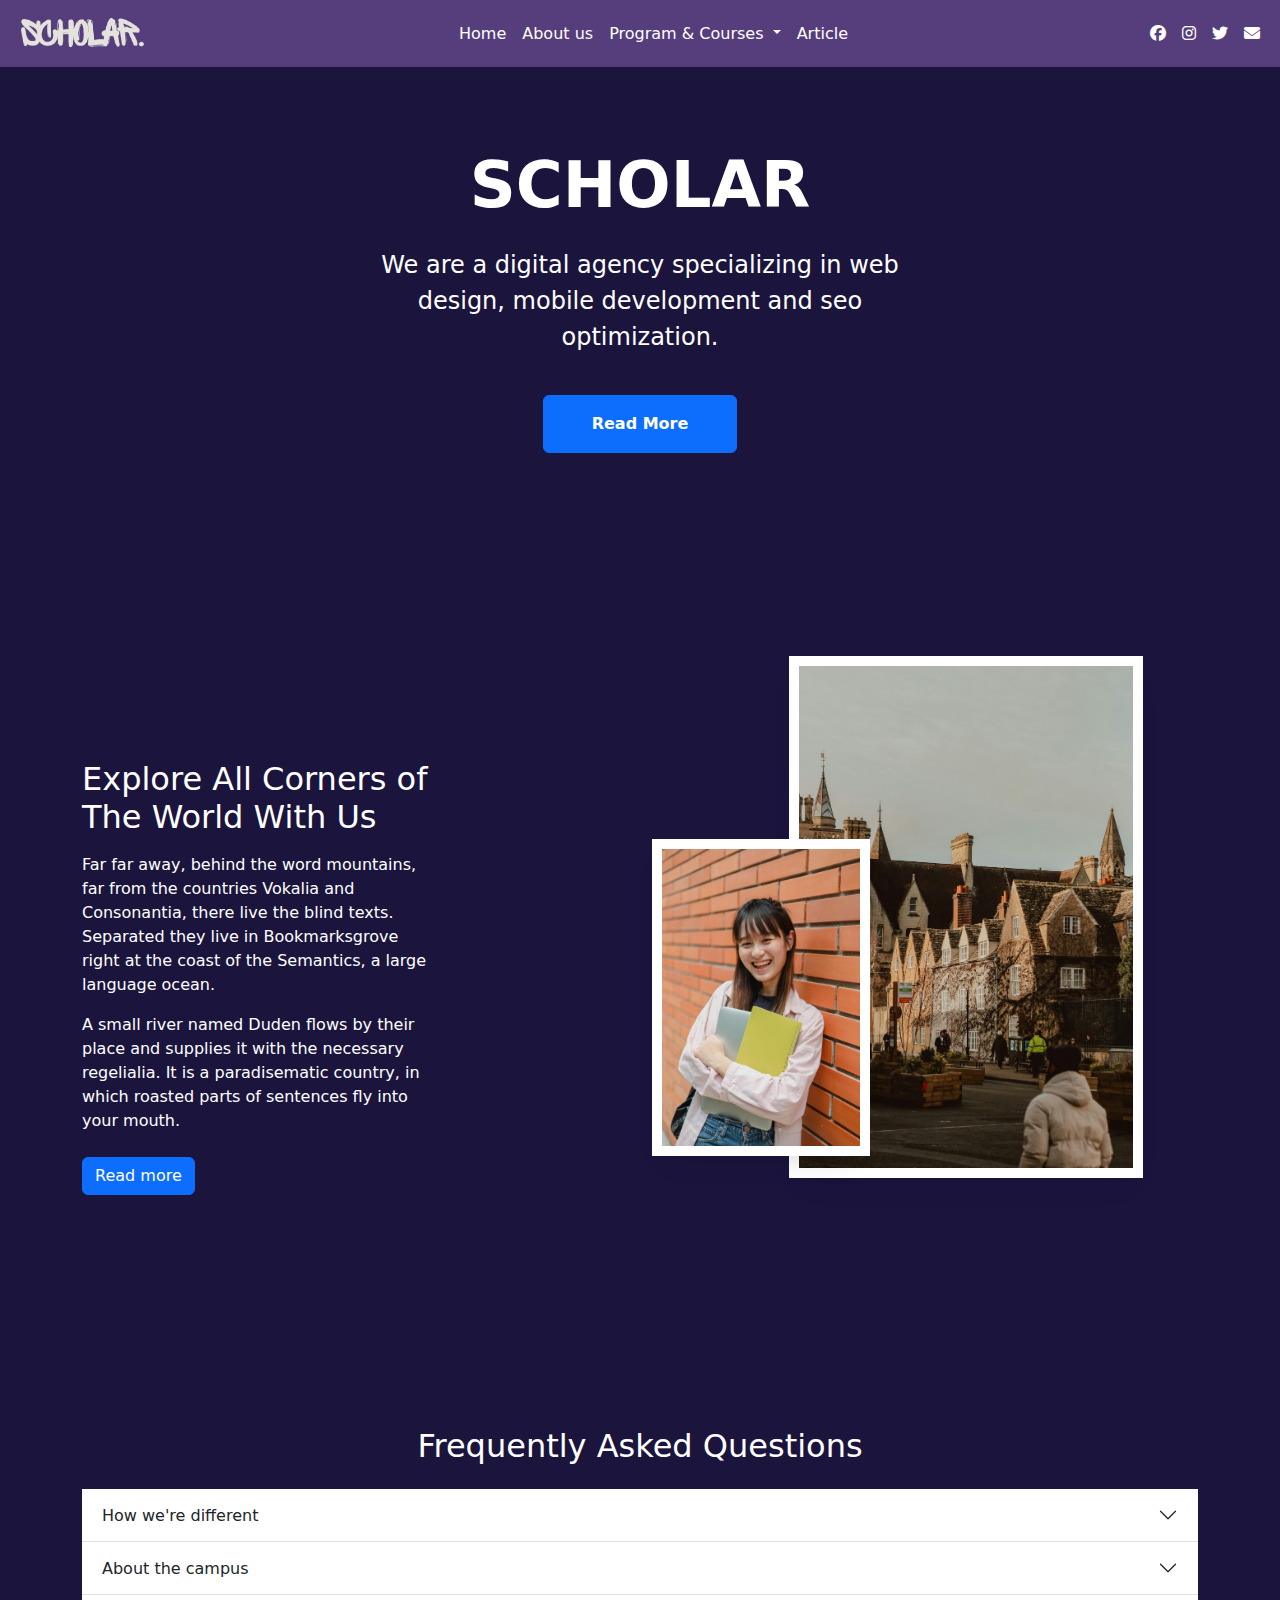
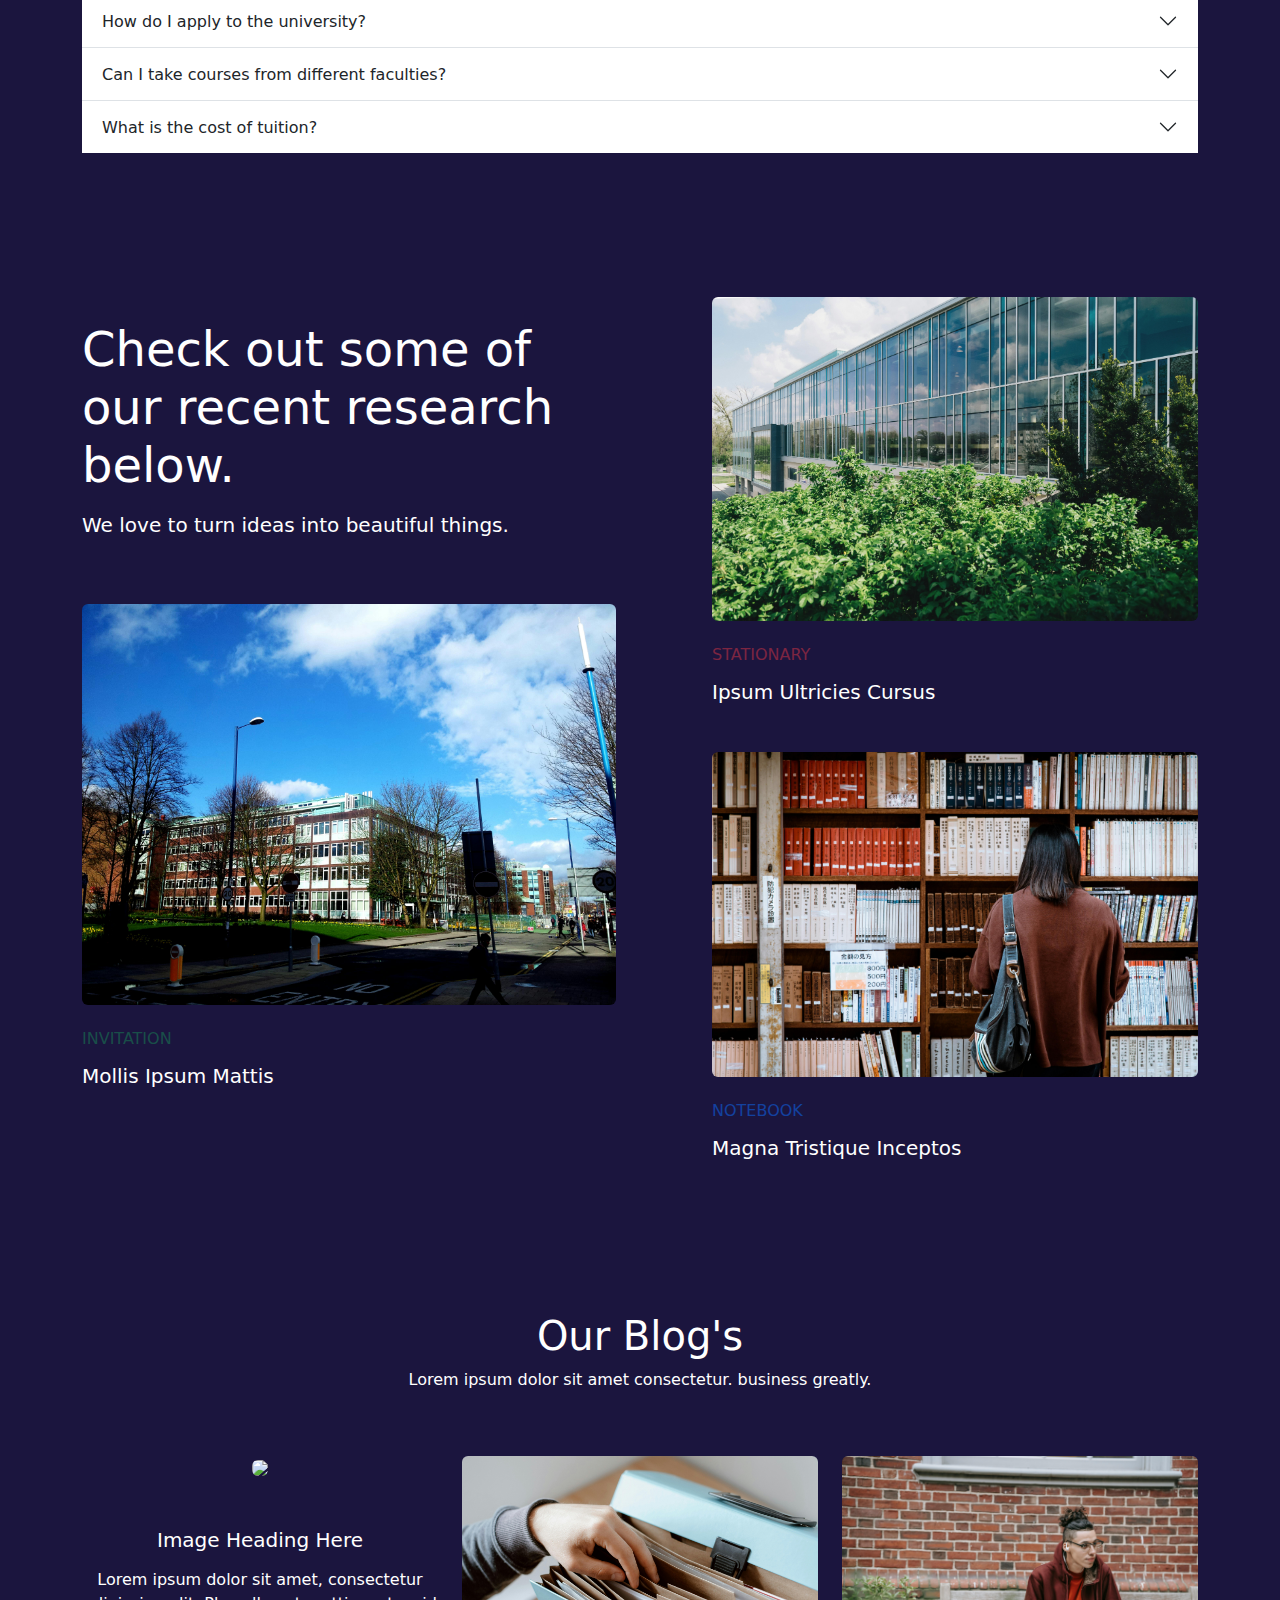
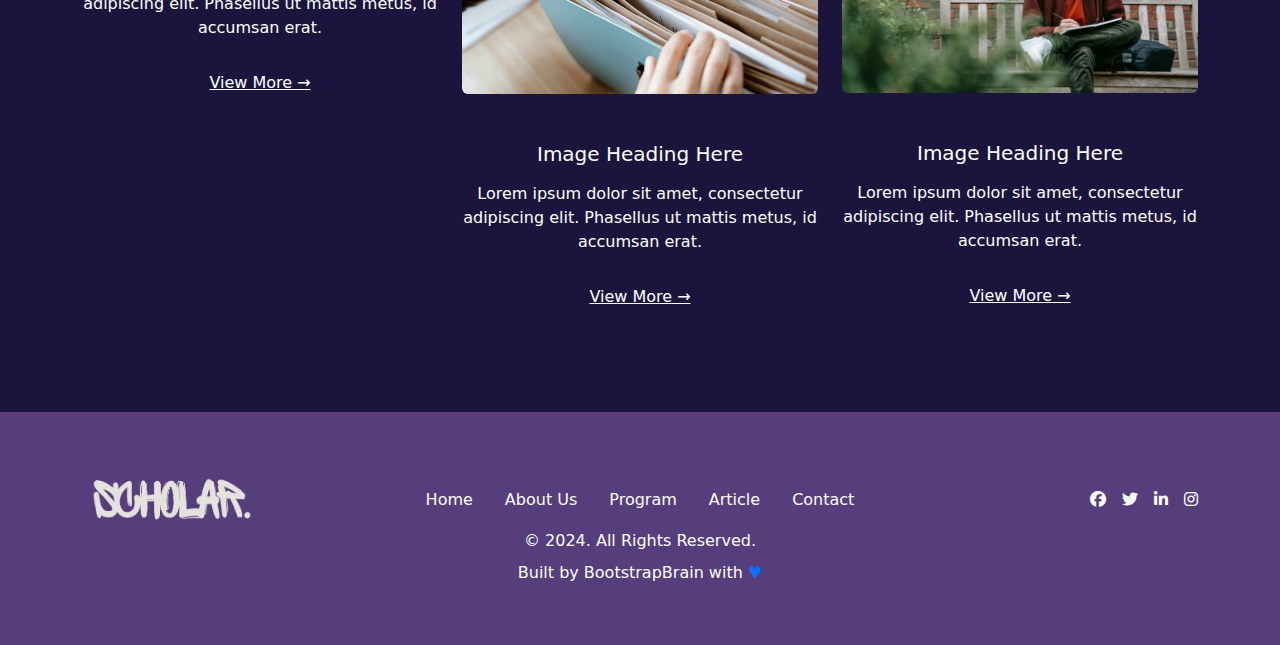
==== index.html @ b8484c6a "first commit" ====
<!DOCTYPE html>
<html lang="en">

<head>
  <meta charset="UTF-8">
  <meta name="viewport" content="width=device-width, initial-scale=1.0">
  <title>SCHOLAR</title>
  <link href="https://cdn.jsdelivr.net/npm/bootstrap@5.3.2/dist/css/bootstrap.min.css" rel="stylesheet">
  <script src="https://cdn.jsdelivr.net/npm/bootstrap@5.1.3/dist/js/bootstrap.bundle.min.js"
    integrity="sha384-ka7Sk0Gln4gmtz2MlQnikT1wXgYsOg+OMhuP+IlRH9sENBO0LRn5q+8nbTov4+1p"
    crossorigin="anonymous"></script>
    <link rel="stylesheet" href="https://cdnjs.cloudflare.com/ajax/libs/font-awesome/6.6.0/css/all.min.css">
  <link rel="stylesheet" href="style.css">
</head>
<style>
  .text-muted {
    color: #fff !important;
  }
</style>

<body>
  <nav class="navbar fixed-top navbar-expand-md navbar-dark ">
    <div class="container-fluid">
      <a class="navbar-brand fw-bold" href="#"> <img src="img/1.png" alt="" height="41px"></a>
      <button class="navbar-toggler" type="button" data-bs-toggle="collapse" data-bs-target="#navbarSupportedContent"
        aria-controls="navbarSupportedContent" aria-expanded="false" aria-label="Toggle navigation">
        <span class="navbar-toggler-icon"></span>
      </button>
      <div class="collapse navbar-collapse" id="navbarSupportedContent">
        <ul class="navbar-nav mx-auto mb-2 mb-lg-0">
          <li class="nav-item">
            <a class="nav-link active" aria-current="page" href="index.html">Home</a>
          </li>
          <li class="nav-item">
            <a class="nav-link" href="about.html">About us</a>
          </li>
          <li class="nav-item dropdown">
            <a class="nav-link dropdown-toggle" href="#" id="navbarDropdown" role="button" data-bs-toggle="dropdown"
              aria-expanded="false">
              Program & Courses
            </a>
            <ul class="dropdown-menu" aria-labelledby="navbarDropdown">
              <li><a class="dropdown-item" href="program.html">Graduate</a></li>
              <li><a class="dropdown-item" href="#">Under Graduate</a></li>
              <li>
                <hr class="dropdown-divider">
              </li>
              <li><a class="dropdown-item" href="#">Admission</a></li>
            </ul>
          </li>
          <li class="nav-item">
            <a class="nav-link" href="artical.html">Article</a>
          </li>
          
        </ul>
        <ul class="navbar-nav sm-icons">
          <li><a class="nav-link" href="#"><i class="fa-brands fa-facebook"></i></a></li>
          <li><a class="nav-link" href="#"><i class="fa-brands fa-instagram"></i></a></li>
          <li><a class="nav-link" href="#"><i class="fa-brands fa-twitter"></i></a></li>
          <li><a class="nav-link" href="#"><i class="fa-solid fa-envelope"></i></a></li>
        </ul>
      </div>
    </div>
  </nav>




  <div class="video-wrapper">
    <video src="images/uni.mp4" autoplay="" loop="" playsinline="" muted=""></video>
    <div class="video-content">
      <div class="container text-center">
        <div class="row">
          <div class="col-lg-8 col-xl-6 text-center text-white mx-auto">
            <h1 class="display-3 fw-bold text-white mb-4"> SCHOLAR</h1>
            <p class="fs-4 text-white pb-4">We are a digital agency specializing in web design, mobile
              development and
              seo optimization.</p>
            <div>
              <a class="btn btn-primary px-5 py-3 fw-semibold">Read More</a>
            </div>
          </div>
          <!-- /column -->
        </div>
      </div>
      <!-- /.video-content -->
    </div>
    <!-- /.content-overlay -->
  </div>

  <div class="section section-2">
    <div class="container">
      <div class="row align-items-center justify-content-between">
        <div class="col-lg-6 order-lg-2 mb-5 mb-lg-0">
          <div class="image-stack position-relative mb-5 mb-lg-0">
            <div class="image-stack__item image-stack__item--bottom position-absolute" data-aos="fade-up">
              <img src="images/campus.jpg" alt="Image" class="img-fluid rellax ">
            </div>
            <div class="image-stack__item image-stack__item--top w-70 pt-3" data-aos="fade-up" data-aos-delay="100"
              data-rellax-percentage="0.5">
              <img src="images/student.jpg" alt="Image" class="img-fluid">
            </div>
          </div>

        </div>
        <div class="col-lg-4 order-lg-1">

          <div>
            <h2 class="heading mb-3 text-white" data-aos="fade-up" data-aos-delay="100">Explore All Corners of The World
              With Us</h2>

            <p data-aos="fade-up" data-aos-delay="200" class="text-white">Far far away, behind the word mountains, far
              from the countries Vokalia and Consonantia, there live the blind texts. Separated they live in
              Bookmarksgrove right at the coast of the Semantics, a large language ocean.</p>

            <p data-aos="fade-up" data-aos-delay="300" class="text-white">A small river named Duden flows by their place
              and supplies it with the necessary regelialia. It is a paradisematic country, in which roasted parts of
              sentences fly into your mouth.</p>

            <p class="my-4" data-aos="fade-up" data-aos-delay="300"><a href="#" class="btn btn-primary">Read more</a>
            </p>
          </div>
        </div>

      </div>

    </div>
  </div>


  <section id="FAQ" class="p-5">
    <div class="container">
      <h2 class="text-center mb-4 text-white">Frequently Asked Questions</h2>
      <div class="accordion accordion-flush" id="questions">
        <!-- Item 1 -->
        <div class="accordion-item">
          <h2 class="accordion-header">
            <button class="accordion-button collapsed" type="button" data-bs-toggle="collapse"
              data-bs-target="#question-one">
              How we're different
            </button>
          </h2>
          <div id="question-one" class="accordion-collapse collapse" data-bs-parent="#questions">
            <div class="accordion-body">
              You come to Royal Roads to learn, study and achieve. And you will.
              But what you may not expect is how much you'll learn about yourself. How much your time at Royal Roads
              will transform your life.
              Our goal is to make your Royal Roads education a valuable and fulfilling experience. Your distinct life
              experiences, academic background and personal history will enrich every class you’re part of.
              Like us, you’re different, and that’s why we want you here. Our educational approach isn’t just about deep
              knowledge of subject matter, but an even deeper knowledge of self.
            </div>
          </div>
        </div>
        <!-- Item 2 -->
        <div class="accordion-item">
          <h2 class="accordion-header">
            <button class="accordion-button collapsed" type="button" data-bs-toggle="collapse"
              data-bs-target="#question-two">
              About the campus
            </button>
          </h2>
          <div id="question-two" class="accordion-collapse collapse" data-bs-parent="#questions">
            <div class="accordion-body">
              It's a National Historic Site with a castle — and a setting for more than a few feature films, such as
              X-Men and Deadpool.

              Our physical Royal Roads University campus is 25 minutes from Downtown Victoria, BC on the traditional
              Lands of the Lekwungen-speaking Peoples, the Songhees and Esquimalt Nations.

              Students study throughout the gardens. Research is conducted in living laboratories. Classes are indoors
              and out.
            </div>
          </div>
        </div>
        <!-- Item 3 -->
        <div class="accordion-item">
          <h2 class="accordion-header">
            <button class="accordion-button collapsed" type="button" data-bs-toggle="collapse"
              data-bs-target="#question-three">
              How do I apply to the university?
            </button>
          </h2>
          <div id="question-three" class="accordion-collapse collapse" data-bs-parent="#questions">
            <div class="accordion-body">
              Applications can typically be submitted online through the university's admissions portal. The process
              involves filling out an application form, submitting required documents, and paying an application fee.
            </div>
          </div>
        </div>
        <!-- Item 4 -->
        <div class="accordion-item">
          <h2 class="accordion-header">
            <button class="accordion-button collapsed" type="button" data-bs-toggle="collapse"
              data-bs-target="#question-four">
              Can I take courses from different faculties?
            </button>
          </h2>
          <div id="question-four" class="accordion-collapse collapse" data-bs-parent="#questions">
            <div class="accordion-body">
              Yes, students are often encouraged to take elective courses from different faculties to broaden their
              education. However, some restrictions may apply depending on the program.
            </div>
          </div>
        </div>
        <!-- Item 5 -->
        <div class="accordion-item">
          <h2 class="accordion-header">
            <button class="accordion-button collapsed" type="button" data-bs-toggle="collapse"
              data-bs-target="#question-five">
              What is the cost of tuition?
            </button>
          </h2>
          <div id="question-five" class="accordion-collapse collapse" data-bs-parent="#questions">
            <div class="accordion-body">
              Tuition fees vary depending on the program, level of study, and residency status. International students
              typically pay higher fees than domestic students. Check the tuition fees page for detailed information.

            </div>
          </div>
        </div>
      </div>
    </div>
  </section>


  <div class="container py-5 text-white">
    <div class="row gx-5">
      <div class="col-md-6 align-self-center pp">
        <h2 class="display-5 mb-3">Check out some of our recent research below.</h2>
        <p class="lead pb-5">We love to turn ideas into beautiful things.</p>
        <a href=""><img src="images/pic1.jpg" class="img-fluid rounded w-100"></a>
        <h6 class="opacity-50 text-success mt-4">INVITATION</h6>
        <h5 class="mt-3">Mollis Ipsum Mattis</h5>
      </div>
      <div class="col-md-6 align-self-start">
        <div class="mb-5 pp ms-lg-5 mt-5"> <a href=""><img src="images/pic2.jpg" class="img-fluid rounded"></a>
          <h6 class="mt-4 opacity-50 text-danger">STATIONARY</h6>
          <h5 class="mt-3">Ipsum Ultricies Cursus</h5>
        </div>
        <div class="pp ms-lg-5"> <a href=""><img src="images/pic3.jpg" class="img-fluid rounded"></a>
          <h6 class="opacity-50 text-primary mt-4">NOTEBOOK</h6>
          <h5 class="mt-3">Magna Tristique Inceptos</h5>
        </div>
      </div>
    </div>
  </div>

  
  <div class="container py-5 text-white">
    <div class="row py-5">
      <div class="col-12 text-center ">

        <h2 class="mb-2 h1 font-weight-bold text-white"> Our Blog's</h2>
        <p class="text-muted mb-5 pb-3 text-white"> Lorem ipsum dolor sit amet consectetur.
          business greatly.</p>

        <div class="row">
          <div class="col-lg-4 col-md-6 vv">
            <img src="images/blog1.jpg" class="rounded img-fluid">
            <h5 class="mb-3 mt-5 text-white">Image Heading Here</h5>
            <p class="mb-4 text-muted text-white">Lorem ipsum dolor sit amet, consectetur adipiscing elit. Phasellus ut
              mattis metus, id accumsan erat.</p>
            <a href="" class="btn btn-link text-white">View More &rarr;</a>
          </div>
          <div class="col-lg-4 col-md-6 vv">
            <img src="images/Research.jpg" class="rounded img-fluid">
            <h5 class="mb-3 mt-5 text-white">Image Heading Here</h5>
            <p class="mb-4 text-muted text-white">Lorem ipsum dolor sit amet, consectetur adipiscing elit. Phasellus ut
              mattis metus, id accumsan erat.</p>
            <a href="" class="btn btn-link text-white">View More &rarr;</a>
          </div>
          <div class="col-lg-4 col-md-6 vv">
            <img src="images/lonely.jpg" class="rounded img-fluid">
            <h5 class="mb-3 mt-5 text-white">Image Heading Here</h5>
            <p class="mb-4 text-muted text-white">Lorem ipsum dolor sit amet, consectetur adipiscing elit. Phasellus ut
              mattis metus, id accumsan erat.</p>
            <a href="" class="btn btn-link text-white">View More &rarr;</a>
          </div>
        </div>
      </div>
    </div>
  </div>



  <footer class="footer">
    <div class="container overflow-hidden">
        <div class="row gy-3 gy-md-5 gy-xl-0 align-items-sm-center">
            <div class="col-xs-12 col-sm-6 col-xl-3 order-0 order-xl-0">
                <div class="footer-logo-wrapper text-center text-sm-start">
                    <a href="#!">
                        <img src="img/1.png" alt="BootstrapBrain Logo" width="175" height="57">
                    </a>
                </div>
            </div>

            <div class="col-xs-12 col-xl-6 order-2 order-xl-1">
                <ul class="nav justify-content-center">
                    <li class="nav-item ">
                        <a class="nav-link link-dark px-2 px-md-3 text-white" href="#!">Home</a>
                    </li>
                    <li class="nav-item">
                        <a class="nav-link link-secondary px-2 px-md-3 text-white" href="#!">About Us</a>
                    </li>
                    <li class="nav-item">
                        <a class="nav-link link-secondary px-2 px-md-3 text-white" href="#!">Program</a>
                    </li>
                    <li class="nav-item">
                        <a class="nav-link link-secondary px-2 px-md-3 text-white" href="#!">Article</a>
                    </li>
                    <li class="nav-item">
                        <a class="nav-link link-secondary px-2 px-md-3 text-white" href="#!">Contact</a>
                    </li>
                </ul>
            </div>

            <div class="col-xs-12 col-sm-6 col-xl-3 order-1 order-xl-2">
                <div class="social-media-wrapper">
                    <ul class="list-unstyled m-0 p-0 d-flex justify-content-center justify-content-sm-end">
                        <li class="me-3">
                            <a href="#!" class="link-white link-opacity-75-hover">
                                <i class="fa-brands fa-facebook" aria-hidden="true" width="24" height="24"></i>
                            </a>
                        </li>
                        <li class="me-3">
                            <a href="#!" class="link-white link-opacity-75-hover">
                                <i class="fa-brands fa-twitter"></i>
                            </a>
                        </li>
                        <li class="me-3">
                            <a href="#!" class="link-white link-opacity-75-hover">
                                <i class="fa-brands fa-linkedin-in"></i>
                            </a>
                        </li>
                        <li class="">
                            <a href="#!" class="link-white link-opacity-75-hover">
                                <i class="fa-brands fa-instagram"></i>
                            </a>
                        </li>
                    </ul>
                </div>
            </div>
        </div>
    </div>
    <div class="container overflow-hidden">
        <div class="row">
            <div class="col">
                <div class="footer-copyright-wrapper text-center">
                    &copy; 2024. All Rights Reserved.
                </div>
                <div class="credits text-secondary text-center mt-2 fs-8 text-white">
                    Built by <a href="https://bootstrapbrain.com/"
                        class="link-secondary text-decoration-none text-white">BootstrapBrain</a> with <span
                        class="text-primary">&#9829;</span>
                </div>
            </div>
        </div>
    </div>
</footer>


</body>

</html>
---- style.css ----
body{
    background-color: #1B153E;
}
.navbar{
    background-color: #563d7c;
}
.navbar .navbar-nav .nav-link {
    color: #ffffff;
  }
  .sm-icons {
    flex-direction: row;
  }
  .sm-icons .nav-link {
    padding-right: 1em;
  }


  .video-wrapper {
    position: relative;
    height: 600px
}

.video-wrapper video {
    object-fit: cover;
    display: block;
    position: absolute;
    height: 100% !important;
    width: 100% !important;
    max-width: 100% !important;
    top: 0;
    left: 0;
}

.video-wrapper .video-content {
    position: absolute;
    z-index: 2;
    width: 100%;
    height: 100%;
    display: flex;
    align-items: center;
    justify-content: center;
    text-align: center;
    flex-direction: column;
}

.section-2 {
    padding: 10rem 0 !important; }
    @media (max-width: 991.98px) {
      .section-2 {
        padding: 3rem 0 !important; } }
  
  .image-stack {
   
    width: 100%;
    z-index: 2; }
    .image-stack img {
      width: 100%;
      
    }
  
  .image-stack__item--bottom {
    /* position: absolute; */
    right: 10%;
    top: -50%;
    width: 65%;
    z-index: -1; }
    .image-stack__item--bottom img , .image-stack__item--top img  {
      border: 10px solid #fff;
      box-shadow: 0 15px 30px -18px rgba(0, 0, 0, 0.2); }
  
  .image-stack__item--top {
    /* padding-top: 20px; */
    padding-right: 30%;
    width: 70%; 
}
footer {
	padding: 60px 0;
	background-color:  #563d7c;
	color: #fff;
}
footer a {
	color: #fff;
}
.f-about {
	padding-top: 15px;
	float: left;
}
.f-about p {	
	margin: 5px 0 5px;
}
.f-about .col-md-7 p {
	margin: 0;
}
footer a:hover {
	color: #f89901;
}
footer hr {
	width: 60px;
	float: left;
	border-bottom: 2px solid #f89901;
	margin: 10px 0;
}
.f-about, .f-about-img {
	width: 100%;
}
.f-about ul li {
	display: block;
	margin: 6px 0;
}
.f-about ul li:first-child {
	margin: 0;
}
.f-about-img ul {
	margin-top: 25px;
}
.f-about-img ul li {
	display: inline-block;
	width: 30%;
	margin: -3px 0 0;
	overflow: hidden;
}
.f-about-img ul li img {
	width: 100%;
	transition: all 500ms;
	-moz-transition: all 500ms;
	-webkit-transition: all 500ms;
}
.f-about-img ul li img:hover {
	transform: scale(1.3);
	transition: all 500ms;
	-moz-transition: all 500ms;
	-webkit-transition: all 500ms;
}
/*=-Copyright-=*/
.copyright {
	background-color: #273037;
	padding: 15px 0;
	color: #fff;
	font-size: 12px;
}
.copyright ul {
	float: right;
}
.copyright ul li {
	display: inline-block;
}
.copyright ul li a {
	color: #fff;
}
.copyright ul li a:hover {
	color: #f89901;
}
 @media (min-width: 320px) and (max-width: 575px) {
.f-about {
	margin-bottom: 25px;
}
.copyright {
	text-align: center;
}
.copyright ul {
	width: 100%;
	margin-top: 10px;
}
}
 @media (min-width: 576px) and (max-width: 767px) {
.f-about {
	margin-bottom: 25px;
}
}
ul, ol {
	margin: 0;
	padding: 0;
}
.pp a {
	position: relative;
	top: 0;
	transition: top ease 0.3s;
}
.pp a:hover {
	top: -15px;
}
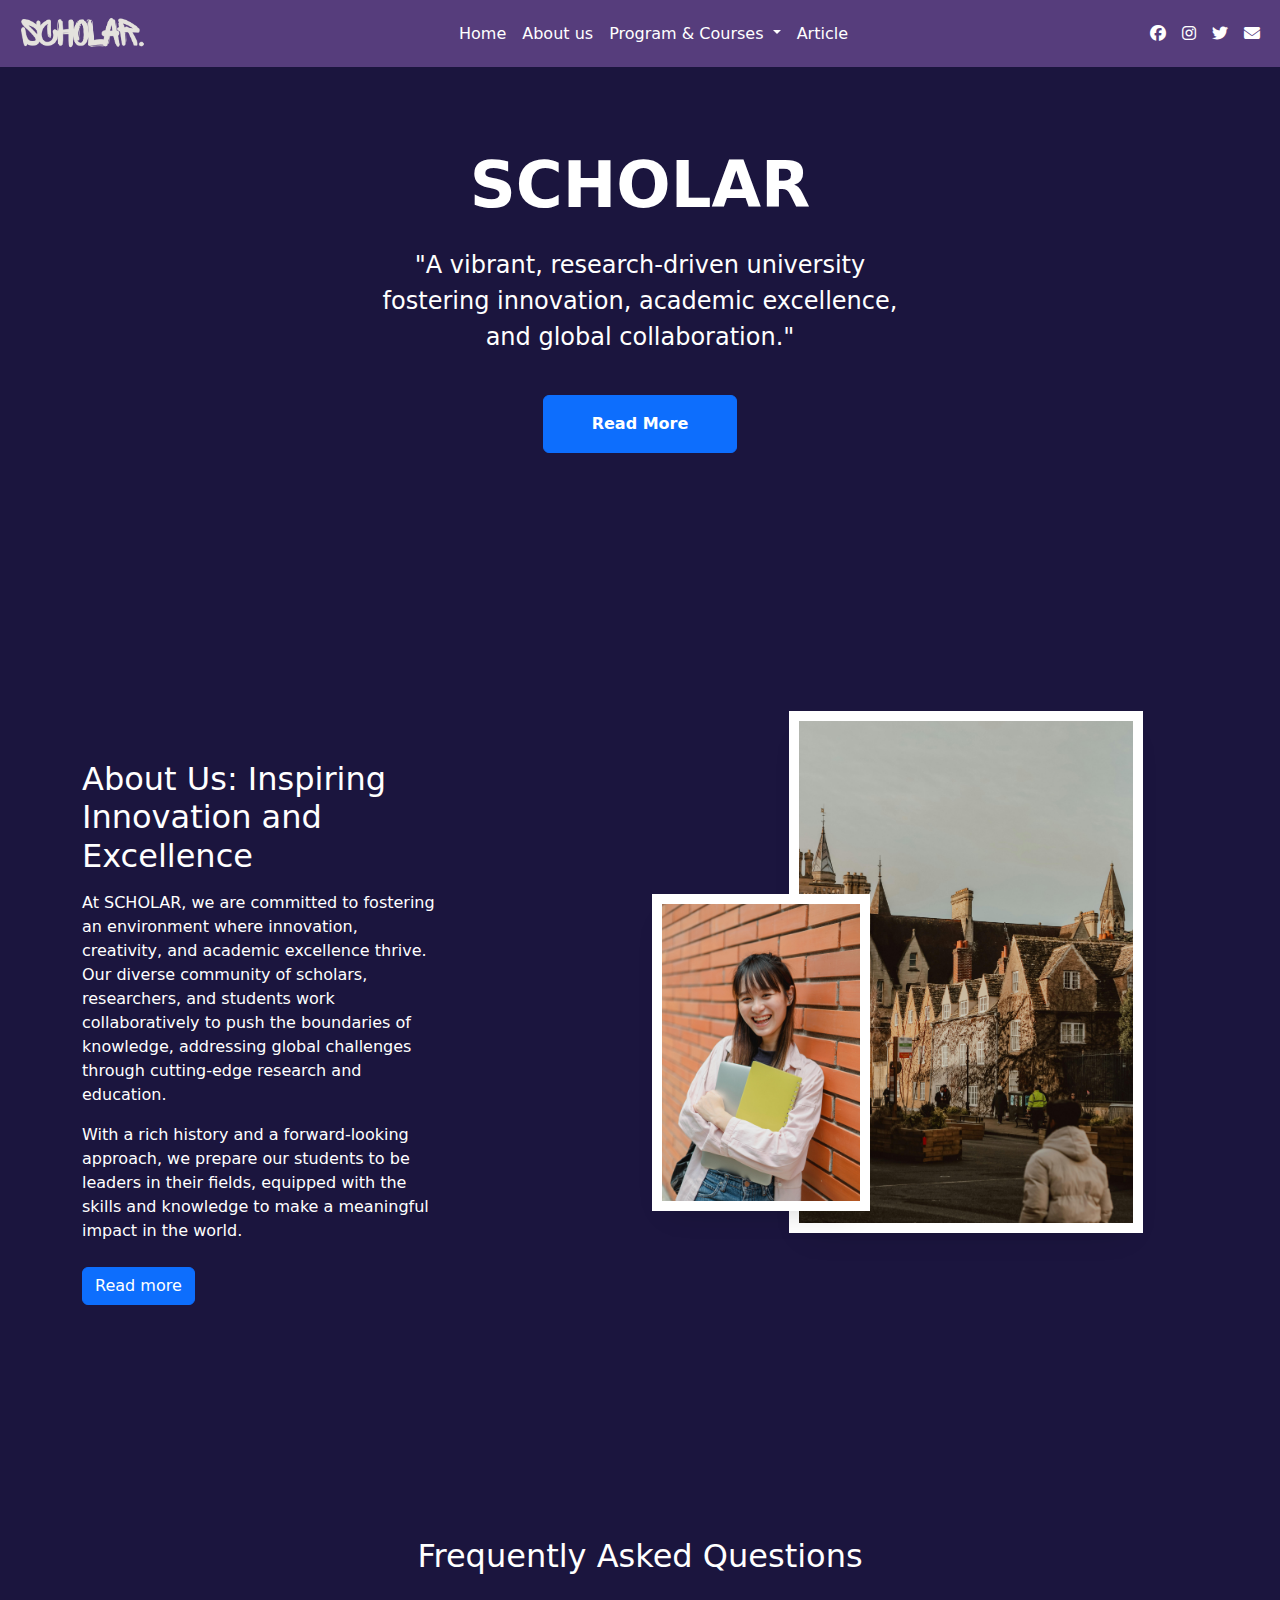
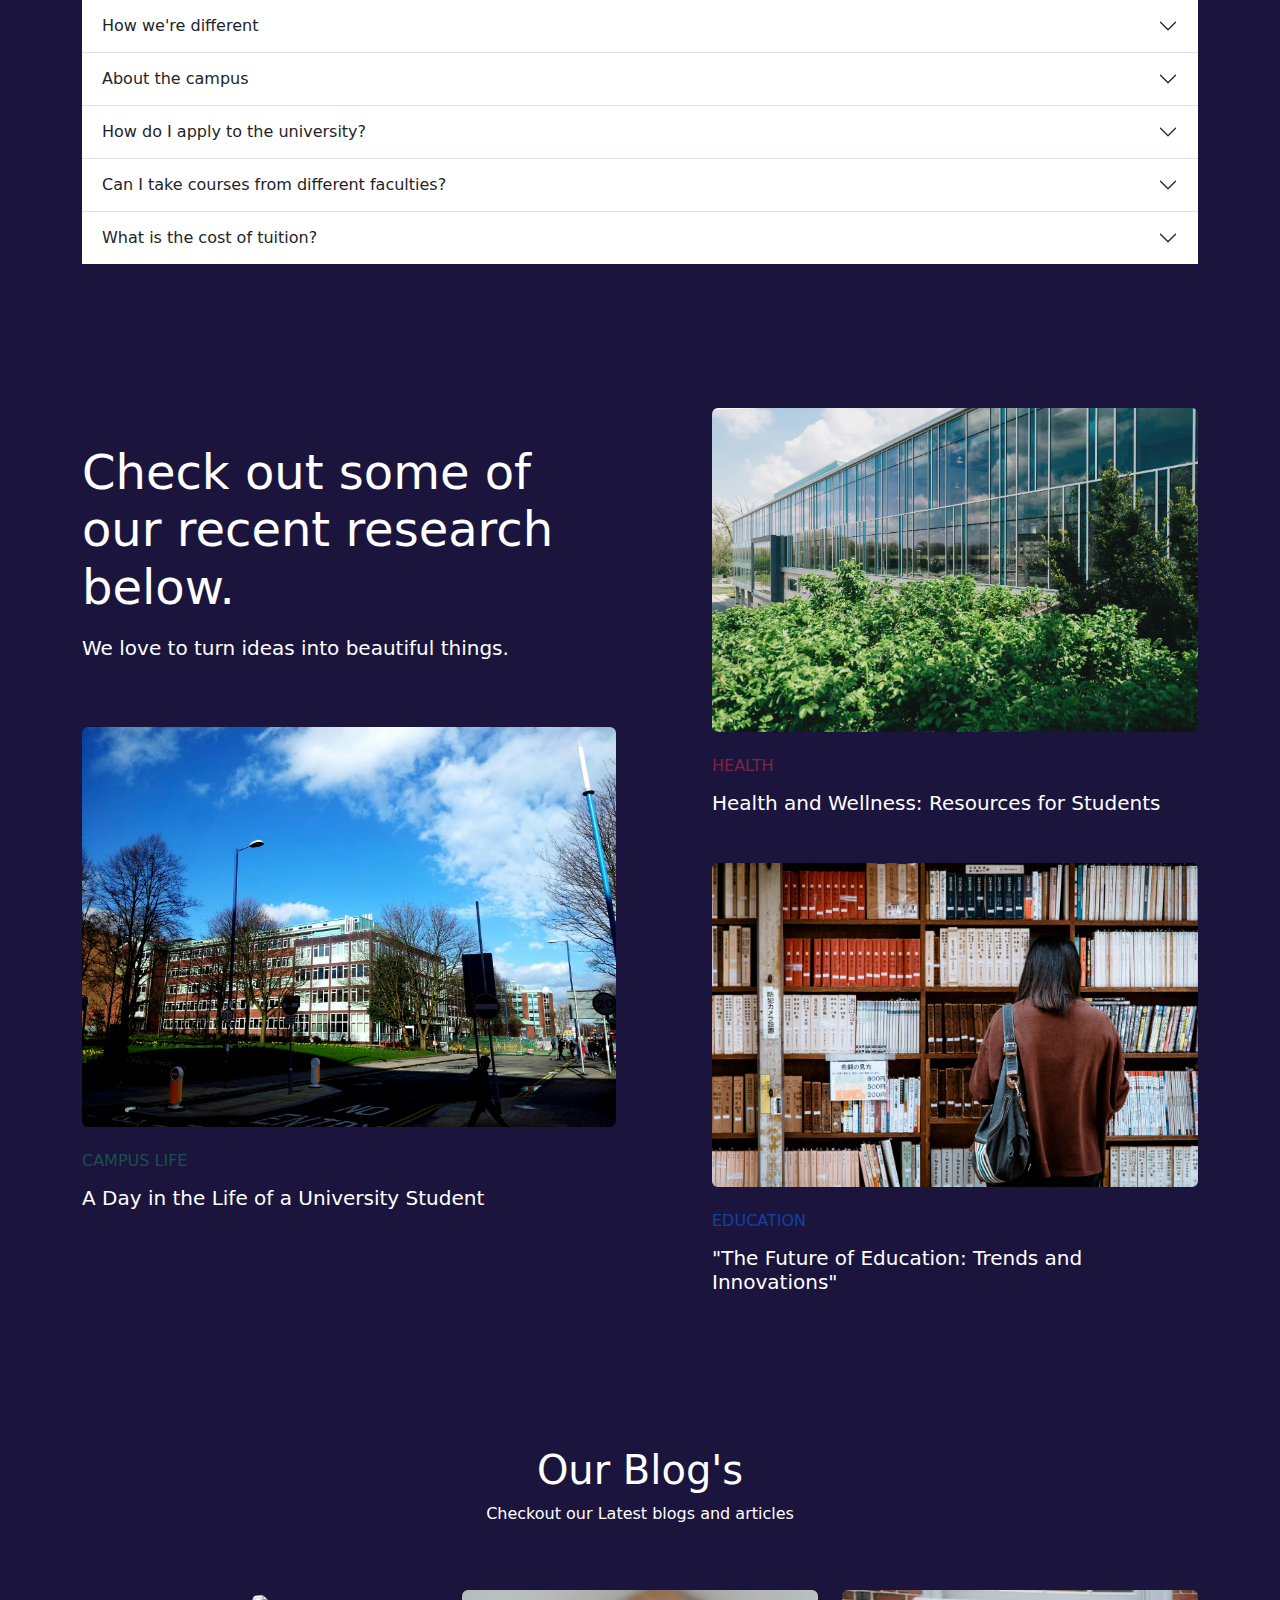
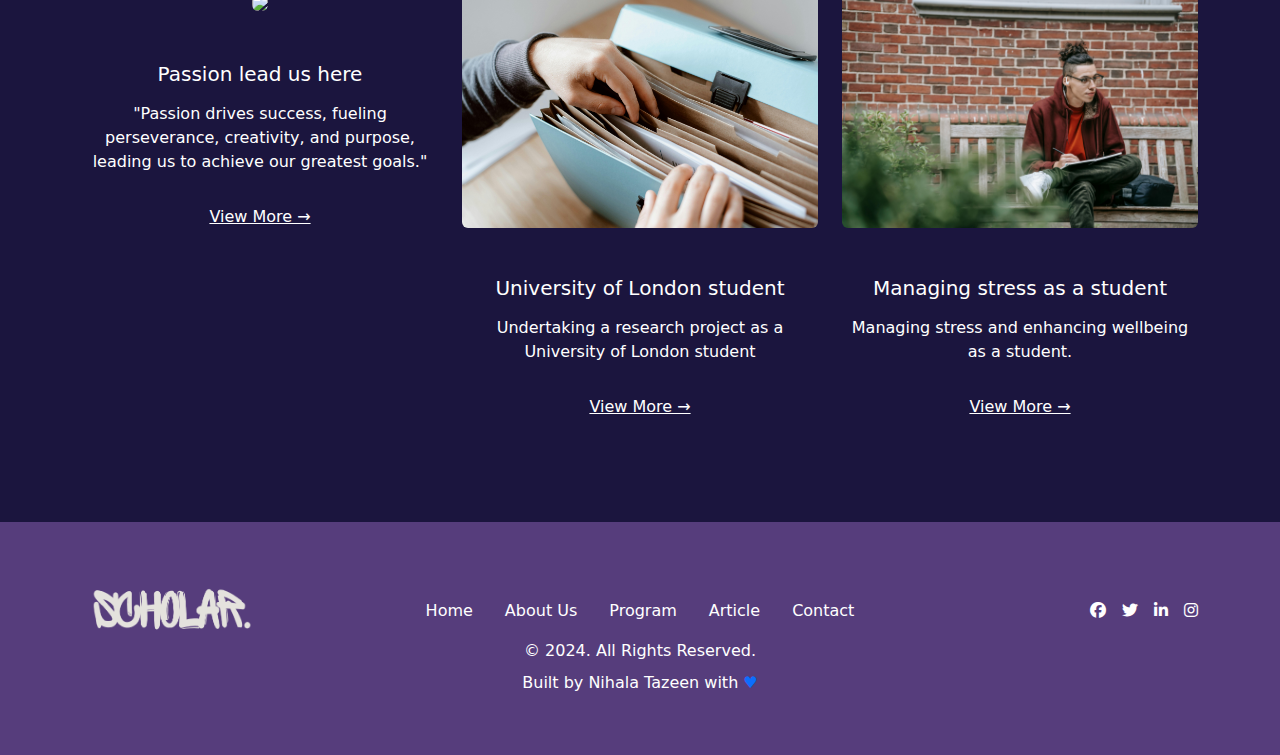
==== commit f1d13c3e: "changes" ====
--- a/index.html
+++ b/index.html
@@ -73,9 +73,7 @@
         <div class="row">
           <div class="col-lg-8 col-xl-6 text-center text-white mx-auto">
             <h1 class="display-3 fw-bold text-white mb-4"> SCHOLAR</h1>
-            <p class="fs-4 text-white pb-4">We are a digital agency specializing in web design, mobile
-              development and
-              seo optimization.</p>
+            <p class="fs-4 text-white pb-4">"A vibrant, research-driven university fostering innovation, academic excellence, and global collaboration."</p>
             <div>
               <a class="btn btn-primary px-5 py-3 fw-semibold">Read More</a>
             </div>
@@ -106,16 +104,12 @@
         <div class="col-lg-4 order-lg-1">
 
           <div>
-            <h2 class="heading mb-3 text-white" data-aos="fade-up" data-aos-delay="100">Explore All Corners of The World
-              With Us</h2>
-
-            <p data-aos="fade-up" data-aos-delay="200" class="text-white">Far far away, behind the word mountains, far
-              from the countries Vokalia and Consonantia, there live the blind texts. Separated they live in
-              Bookmarksgrove right at the coast of the Semantics, a large language ocean.</p>
-
-            <p data-aos="fade-up" data-aos-delay="300" class="text-white">A small river named Duden flows by their place
-              and supplies it with the necessary regelialia. It is a paradisematic country, in which roasted parts of
-              sentences fly into your mouth.</p>
+            <h2 class="heading mb-3 text-white" data-aos="fade-up" data-aos-delay="100">
+              About Us: Inspiring Innovation and Excellence</h2>
+
+            <p data-aos="fade-up" data-aos-delay="200" class="text-white">At <span>SCHOLAR</span>, we are committed to fostering an environment where innovation, creativity, and academic excellence thrive. Our diverse community of scholars, researchers, and students work collaboratively to push the boundaries of knowledge, addressing global challenges through cutting-edge research and education.</p>
+
+            <p data-aos="fade-up" data-aos-delay="300" class="text-white">With a rich history and a forward-looking approach, we prepare our students to be leaders in their fields, equipped with the skills and knowledge to make a meaningful impact in the world.</p>
 
             <p class="my-4" data-aos="fade-up" data-aos-delay="300"><a href="#" class="btn btn-primary">Read more</a>
             </p>
@@ -165,7 +159,7 @@
               It's a National Historic Site with a castle — and a setting for more than a few feature films, such as
               X-Men and Deadpool.
 
-              Our physical Royal Roads University campus is 25 minutes from Downtown Victoria, BC on the traditional
+              Our physical Scholar University campus is 25 minutes from Downtown Victoria, BC on the traditional
               Lands of the Lekwungen-speaking Peoples, the Songhees and Esquimalt Nations.
 
               Students study throughout the gardens. Research is conducted in living laboratories. Classes are indoors
@@ -230,17 +224,17 @@
         <h2 class="display-5 mb-3">Check out some of our recent research below.</h2>
         <p class="lead pb-5">We love to turn ideas into beautiful things.</p>
         <a href=""><img src="images/pic1.jpg" class="img-fluid rounded w-100"></a>
-        <h6 class="opacity-50 text-success mt-4">INVITATION</h6>
-        <h5 class="mt-3">Mollis Ipsum Mattis</h5>
+        <h6 class="opacity-50 text-success mt-4">CAMPUS LIFE</h6>
+        <h5 class="mt-3">A Day in the Life of a University Student</h5>
       </div>
       <div class="col-md-6 align-self-start">
         <div class="mb-5 pp ms-lg-5 mt-5"> <a href=""><img src="images/pic2.jpg" class="img-fluid rounded"></a>
-          <h6 class="mt-4 opacity-50 text-danger">STATIONARY</h6>
-          <h5 class="mt-3">Ipsum Ultricies Cursus</h5>
+          <h6 class="mt-4 opacity-50 text-danger">HEALTH</h6>
+          <h5 class="mt-3">Health and Wellness: Resources for Students</h5>
         </div>
         <div class="pp ms-lg-5"> <a href=""><img src="images/pic3.jpg" class="img-fluid rounded"></a>
-          <h6 class="opacity-50 text-primary mt-4">NOTEBOOK</h6>
-          <h5 class="mt-3">Magna Tristique Inceptos</h5>
+          <h6 class="opacity-50 text-primary mt-4">EDUCATION</h6>
+          <h5 class="mt-3">"The Future of Education: Trends and Innovations"</h5>
         </div>
       </div>
     </div>
@@ -252,29 +246,29 @@
       <div class="col-12 text-center ">
 
         <h2 class="mb-2 h1 font-weight-bold text-white"> Our Blog's</h2>
-        <p class="text-muted mb-5 pb-3 text-white"> Lorem ipsum dolor sit amet consectetur.
-          business greatly.</p>
+        <p class="text-muted mb-5 pb-3 text-white">Checkout our Latest blogs and articles</p>
 
         <div class="row">
           <div class="col-lg-4 col-md-6 vv">
             <img src="images/blog1.jpg" class="rounded img-fluid">
-            <h5 class="mb-3 mt-5 text-white">Image Heading Here</h5>
-            <p class="mb-4 text-muted text-white">Lorem ipsum dolor sit amet, consectetur adipiscing elit. Phasellus ut
-              mattis metus, id accumsan erat.</p>
+            <h5 class="mb-3 mt-5 text-white">Passion lead us here</h5>
+            <p class="mb-4 text-muted text-white">"Passion drives success, fueling perseverance, creativity, and purpose, leading us to achieve our greatest goals."</p>
             <a href="" class="btn btn-link text-white">View More &rarr;</a>
           </div>
           <div class="col-lg-4 col-md-6 vv">
             <img src="images/Research.jpg" class="rounded img-fluid">
-            <h5 class="mb-3 mt-5 text-white">Image Heading Here</h5>
-            <p class="mb-4 text-muted text-white">Lorem ipsum dolor sit amet, consectetur adipiscing elit. Phasellus ut
-              mattis metus, id accumsan erat.</p>
+            <h5 class="mb-3 mt-5 text-white"> University of London
+              student</h5>
+            <p class="mb-4 text-muted text-white">Undertaking a
+              research project as a University of London
+              student</p>
             <a href="" class="btn btn-link text-white">View More &rarr;</a>
           </div>
           <div class="col-lg-4 col-md-6 vv">
             <img src="images/lonely.jpg" class="rounded img-fluid">
-            <h5 class="mb-3 mt-5 text-white">Image Heading Here</h5>
-            <p class="mb-4 text-muted text-white">Lorem ipsum dolor sit amet, consectetur adipiscing elit. Phasellus ut
-              mattis metus, id accumsan erat.</p>
+            <h5 class="mb-3 mt-5 text-white">Managing stress as a student</h5>
+            <p class="mb-4 text-muted text-white">Managing stress
+              and enhancing wellbeing as a student.</p>
             <a href="" class="btn btn-link text-white">View More &rarr;</a>
           </div>
         </div>
@@ -351,7 +345,7 @@
                 </div>
                 <div class="credits text-secondary text-center mt-2 fs-8 text-white">
                     Built by <a href="https://bootstrapbrain.com/"
-                        class="link-secondary text-decoration-none text-white">BootstrapBrain</a> with <span
+                        class="link-secondary text-decoration-none text-white">Nihala Tazeen</a> with <span
                         class="text-primary">&#9829;</span>
                 </div>
             </div>
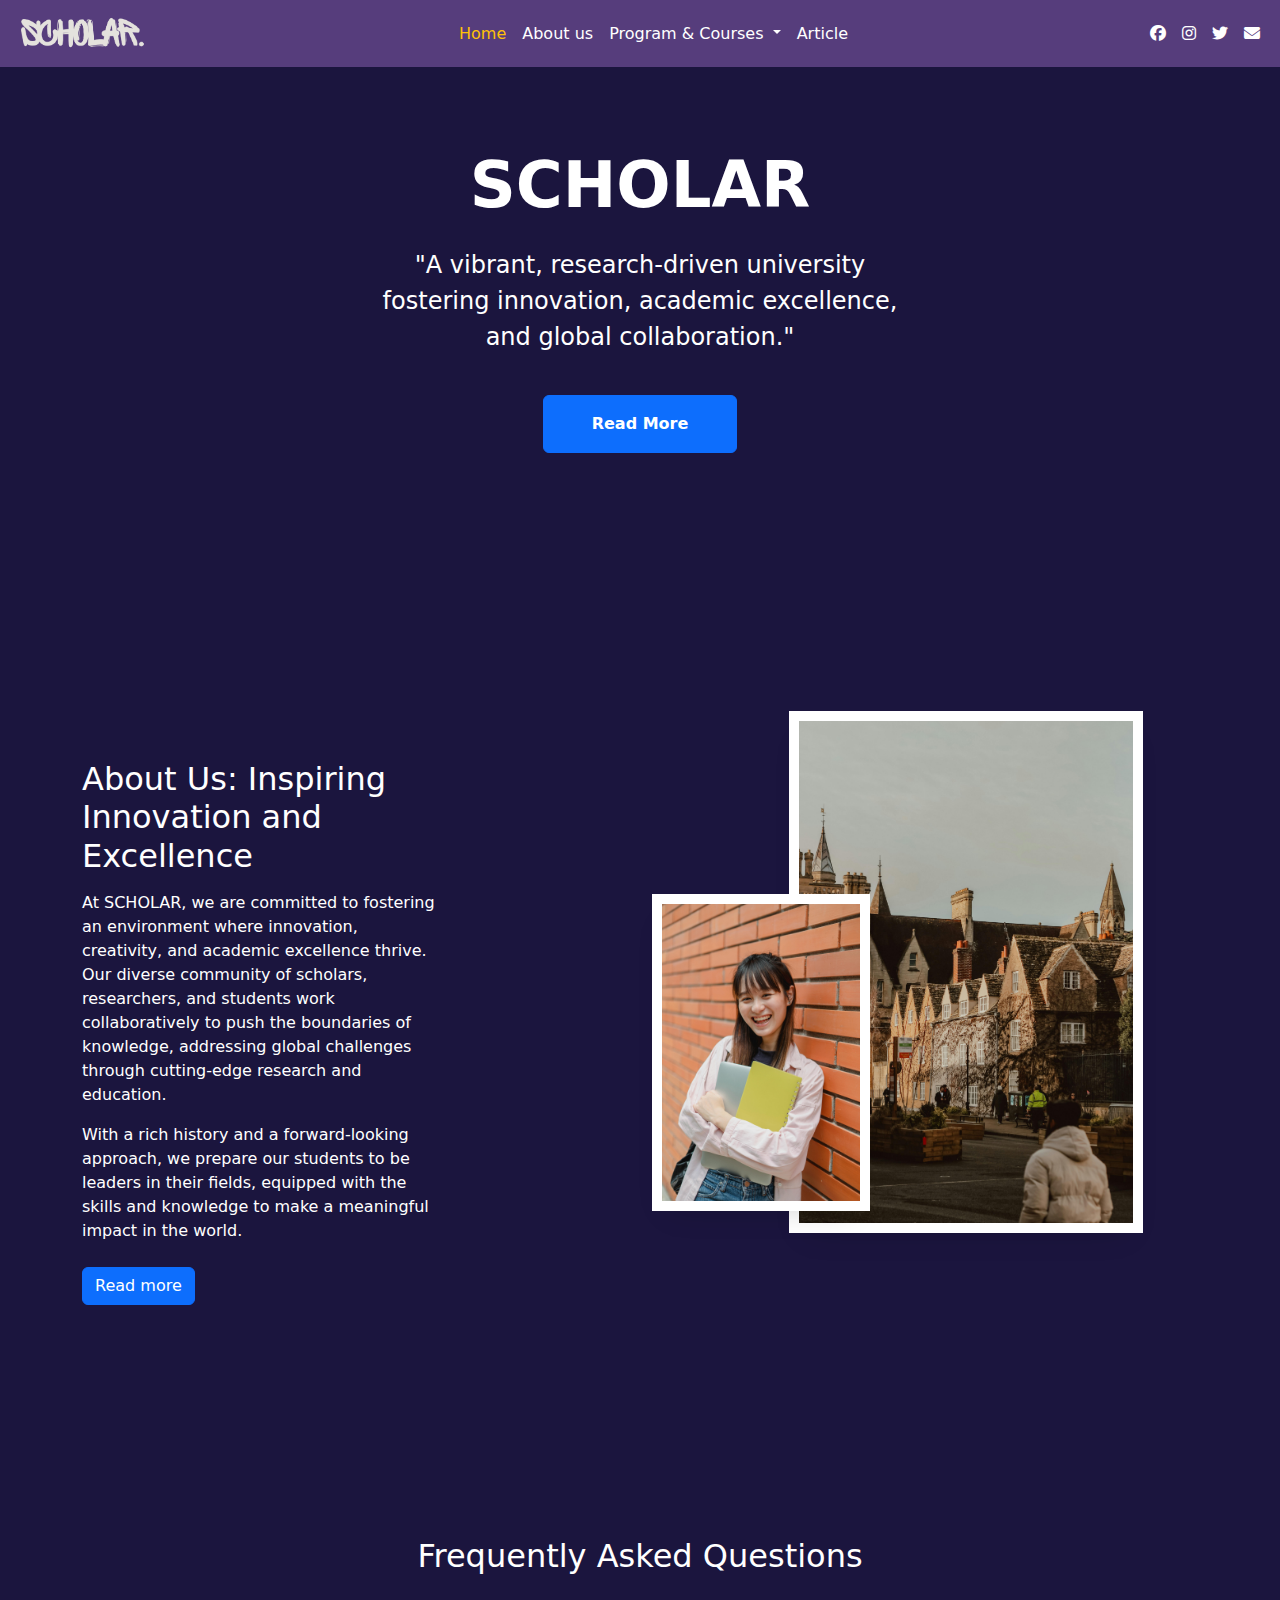
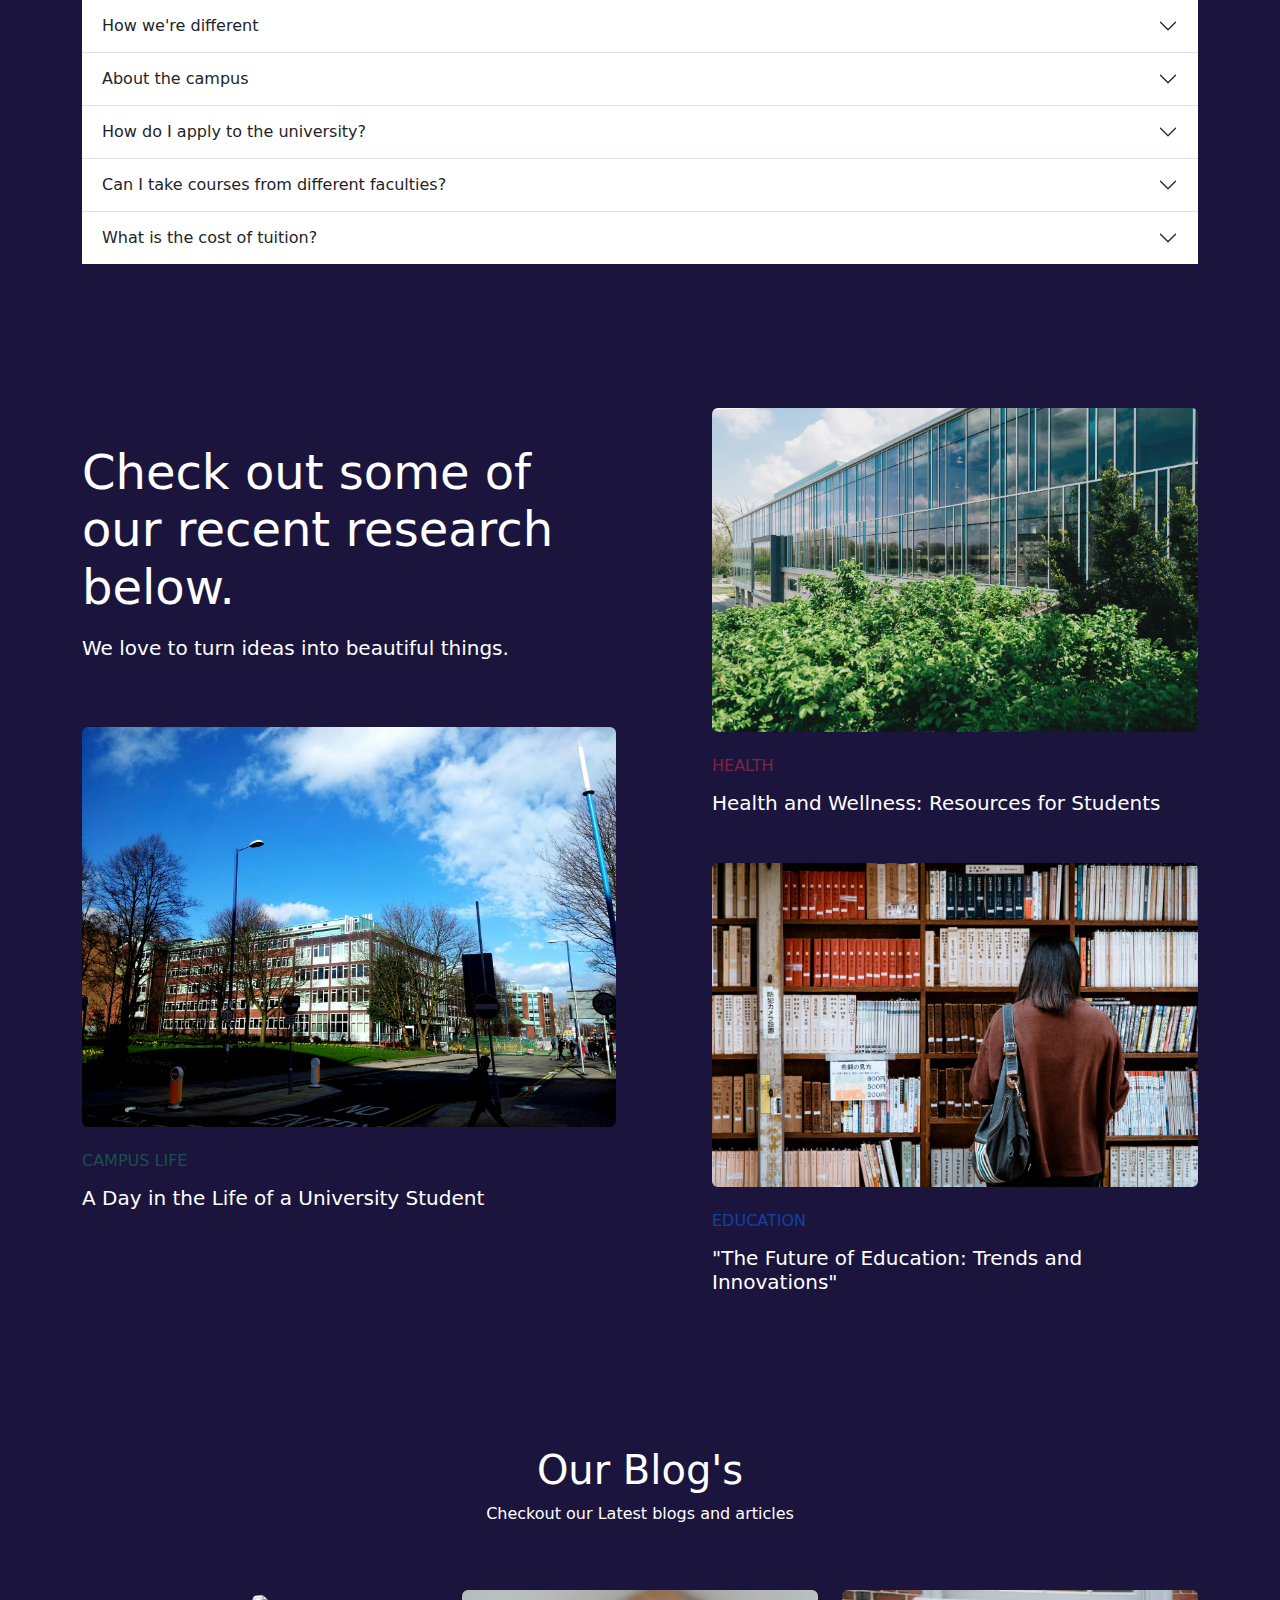
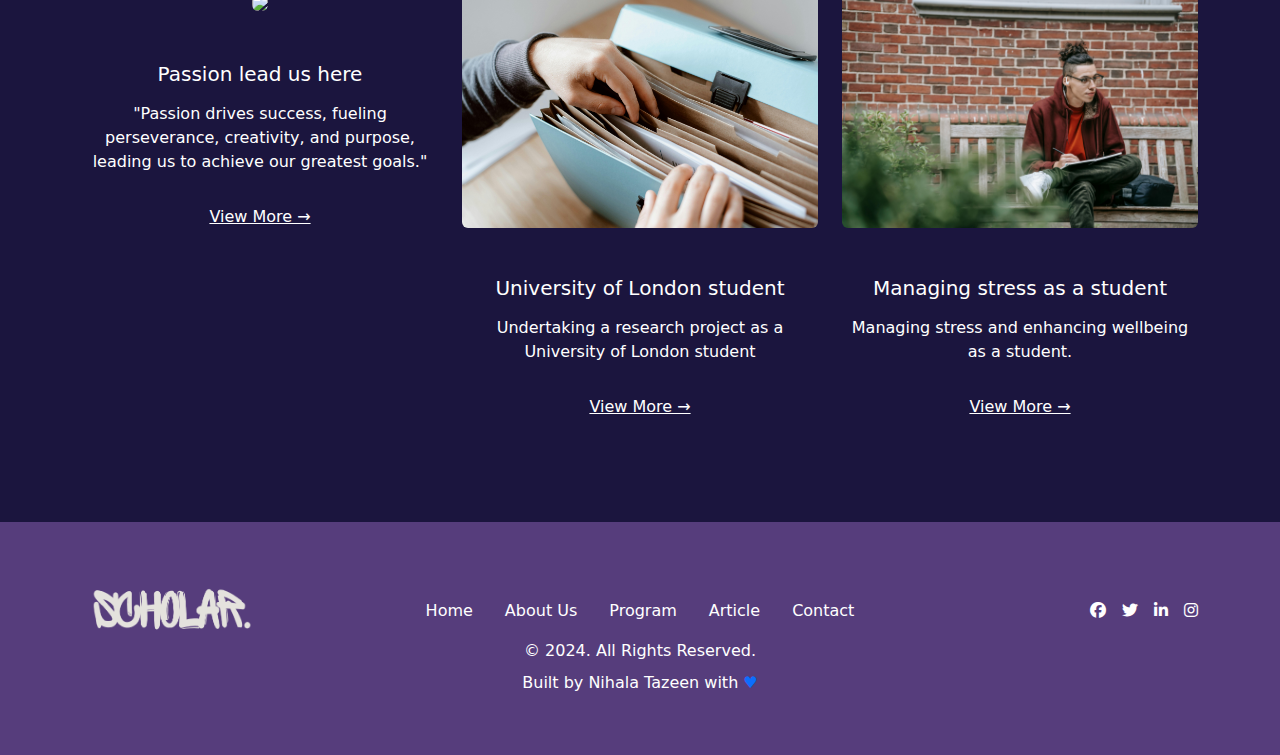
==== commit d68fe1ce: "changes" ====
--- a/index.html
+++ b/index.html
@@ -5,6 +5,7 @@
   <meta charset="UTF-8">
   <meta name="viewport" content="width=device-width, initial-scale=1.0">
   <title>SCHOLAR</title>
+  <link rel="icon" type="image/x-icon" href="img/favicon.png">
   <link href="https://cdn.jsdelivr.net/npm/bootstrap@5.3.2/dist/css/bootstrap.min.css" rel="stylesheet">
   <script src="https://cdn.jsdelivr.net/npm/bootstrap@5.1.3/dist/js/bootstrap.bundle.min.js"
     integrity="sha384-ka7Sk0Gln4gmtz2MlQnikT1wXgYsOg+OMhuP+IlRH9sENBO0LRn5q+8nbTov4+1p"
@@ -16,12 +17,13 @@
   .text-muted {
     color: #fff !important;
   }
+  
 </style>
 
 <body>
   <nav class="navbar fixed-top navbar-expand-md navbar-dark ">
     <div class="container-fluid">
-      <a class="navbar-brand fw-bold" href="#"> <img src="img/1.png" alt="" height="41px"></a>
+      <a class="navbar-brand fw-bold" href="index.html"> <img src="img/1.png" alt="" height="41px"></a>
       <button class="navbar-toggler" type="button" data-bs-toggle="collapse" data-bs-target="#navbarSupportedContent"
         aria-controls="navbarSupportedContent" aria-expanded="false" aria-label="Toggle navigation">
         <span class="navbar-toggler-icon"></span>
@@ -29,10 +31,10 @@
       <div class="collapse navbar-collapse" id="navbarSupportedContent">
         <ul class="navbar-nav mx-auto mb-2 mb-lg-0">
           <li class="nav-item">
-            <a class="nav-link active" aria-current="page" href="index.html">Home</a>
+            <a class="nav-link active text-warning" aria-current="page" href="index.html">Home</a>
           </li>
           <li class="nav-item">
-            <a class="nav-link" href="about.html">About us</a>
+            <a class="nav-link " href="about.html">About us</a>
           </li>
           <li class="nav-item dropdown">
             <a class="nav-link dropdown-toggle" href="#" id="navbarDropdown" role="button" data-bs-toggle="dropdown"
@@ -45,7 +47,7 @@
               <li>
                 <hr class="dropdown-divider">
               </li>
-              <li><a class="dropdown-item" href="#">Admission</a></li>
+              <li><a class="dropdown-item" href="admission.html">Admission</a></li>
             </ul>
           </li>
           <li class="nav-item">
@@ -78,12 +80,12 @@
               <a class="btn btn-primary px-5 py-3 fw-semibold">Read More</a>
             </div>
           </div>
-          <!-- /column -->
-        </div>
-      </div>
-      <!-- /.video-content -->
-    </div>
-    <!-- /.content-overlay -->
+          
+        </div>
+      </div>
+      
+    </div>
+    
   </div>
 
   <div class="section section-2">
@@ -126,7 +128,7 @@
     <div class="container">
       <h2 class="text-center mb-4 text-white">Frequently Asked Questions</h2>
       <div class="accordion accordion-flush" id="questions">
-        <!-- Item 1 -->
+        
         <div class="accordion-item">
           <h2 class="accordion-header">
             <button class="accordion-button collapsed" type="button" data-bs-toggle="collapse"
@@ -146,7 +148,7 @@
             </div>
           </div>
         </div>
-        <!-- Item 2 -->
+        
         <div class="accordion-item">
           <h2 class="accordion-header">
             <button class="accordion-button collapsed" type="button" data-bs-toggle="collapse"
@@ -167,7 +169,7 @@
             </div>
           </div>
         </div>
-        <!-- Item 3 -->
+        
         <div class="accordion-item">
           <h2 class="accordion-header">
             <button class="accordion-button collapsed" type="button" data-bs-toggle="collapse"
@@ -182,7 +184,7 @@
             </div>
           </div>
         </div>
-        <!-- Item 4 -->
+        
         <div class="accordion-item">
           <h2 class="accordion-header">
             <button class="accordion-button collapsed" type="button" data-bs-toggle="collapse"
@@ -197,7 +199,7 @@
             </div>
           </div>
         </div>
-        <!-- Item 5 -->
+        
         <div class="accordion-item">
           <h2 class="accordion-header">
             <button class="accordion-button collapsed" type="button" data-bs-toggle="collapse"
@@ -284,7 +286,7 @@
             <div class="col-xs-12 col-sm-6 col-xl-3 order-0 order-xl-0">
                 <div class="footer-logo-wrapper text-center text-sm-start">
                     <a href="#!">
-                        <img src="img/1.png" alt="BootstrapBrain Logo" width="175" height="57">
+                        <img src="img/1.png" alt="" width="175" height="57">
                     </a>
                 </div>
             </div>
@@ -292,19 +294,19 @@
             <div class="col-xs-12 col-xl-6 order-2 order-xl-1">
                 <ul class="nav justify-content-center">
                     <li class="nav-item ">
-                        <a class="nav-link link-dark px-2 px-md-3 text-white" href="#!">Home</a>
+                        <a class="nav-link  px-2 px-md-3 text-white" href="#!">Home</a>
                     </li>
                     <li class="nav-item">
-                        <a class="nav-link link-secondary px-2 px-md-3 text-white" href="#!">About Us</a>
+                        <a class="nav-link  px-2 px-md-3 text-white" href="#!">About Us</a>
                     </li>
                     <li class="nav-item">
-                        <a class="nav-link link-secondary px-2 px-md-3 text-white" href="#!">Program</a>
+                        <a class="nav-link  px-2 px-md-3 text-white" href="#!">Program</a>
                     </li>
                     <li class="nav-item">
-                        <a class="nav-link link-secondary px-2 px-md-3 text-white" href="#!">Article</a>
+                        <a class="nav-link  px-2 px-md-3 text-white" href="#!">Article</a>
                     </li>
                     <li class="nav-item">
-                        <a class="nav-link link-secondary px-2 px-md-3 text-white" href="#!">Contact</a>
+                        <a class="nav-link  px-2 px-md-3 text-white" href="#!">Contact</a>
                     </li>
                 </ul>
             </div>
@@ -344,8 +346,8 @@
                     &copy; 2024. All Rights Reserved.
                 </div>
                 <div class="credits text-secondary text-center mt-2 fs-8 text-white">
-                    Built by <a href="https://bootstrapbrain.com/"
-                        class="link-secondary text-decoration-none text-white">Nihala Tazeen</a> with <span
+                    Built by <a href="#"
+                        class="link-danger text-decoration-none text-white">Nihala Tazeen</a> with <span
                         class="text-primary">&#9829;</span>
                 </div>
             </div>
--- a/style.css
+++ b/style.css
@@ -45,12 +45,15 @@
 
 .section-2 {
     padding: 10rem 0 !important; }
-    @media (max-width: 991.98px) {
+    @media (max-width: 991px) {
       .section-2 {
-        padding: 3rem 0 !important; } }
+        padding: 17rem 0 !important; } }
+        @media (max-width: 990px) {
+          .section-2 {
+            padding: 7rem 0 !important; }
+        }
   
   .image-stack {
-   
     width: 100%;
     z-index: 2; }
     .image-stack img {
@@ -91,9 +94,7 @@
 .f-about .col-md-7 p {
 	margin: 0;
 }
-footer a:hover {
-	color: #f89901;
-}
+
 footer hr {
 	width: 60px;
 	float: left;
@@ -131,7 +132,7 @@
 	-moz-transition: all 500ms;
 	-webkit-transition: all 500ms;
 }
-/*=-Copyright-=*/
+
 .copyright {
 	background-color: #273037;
 	padding: 15px 0;
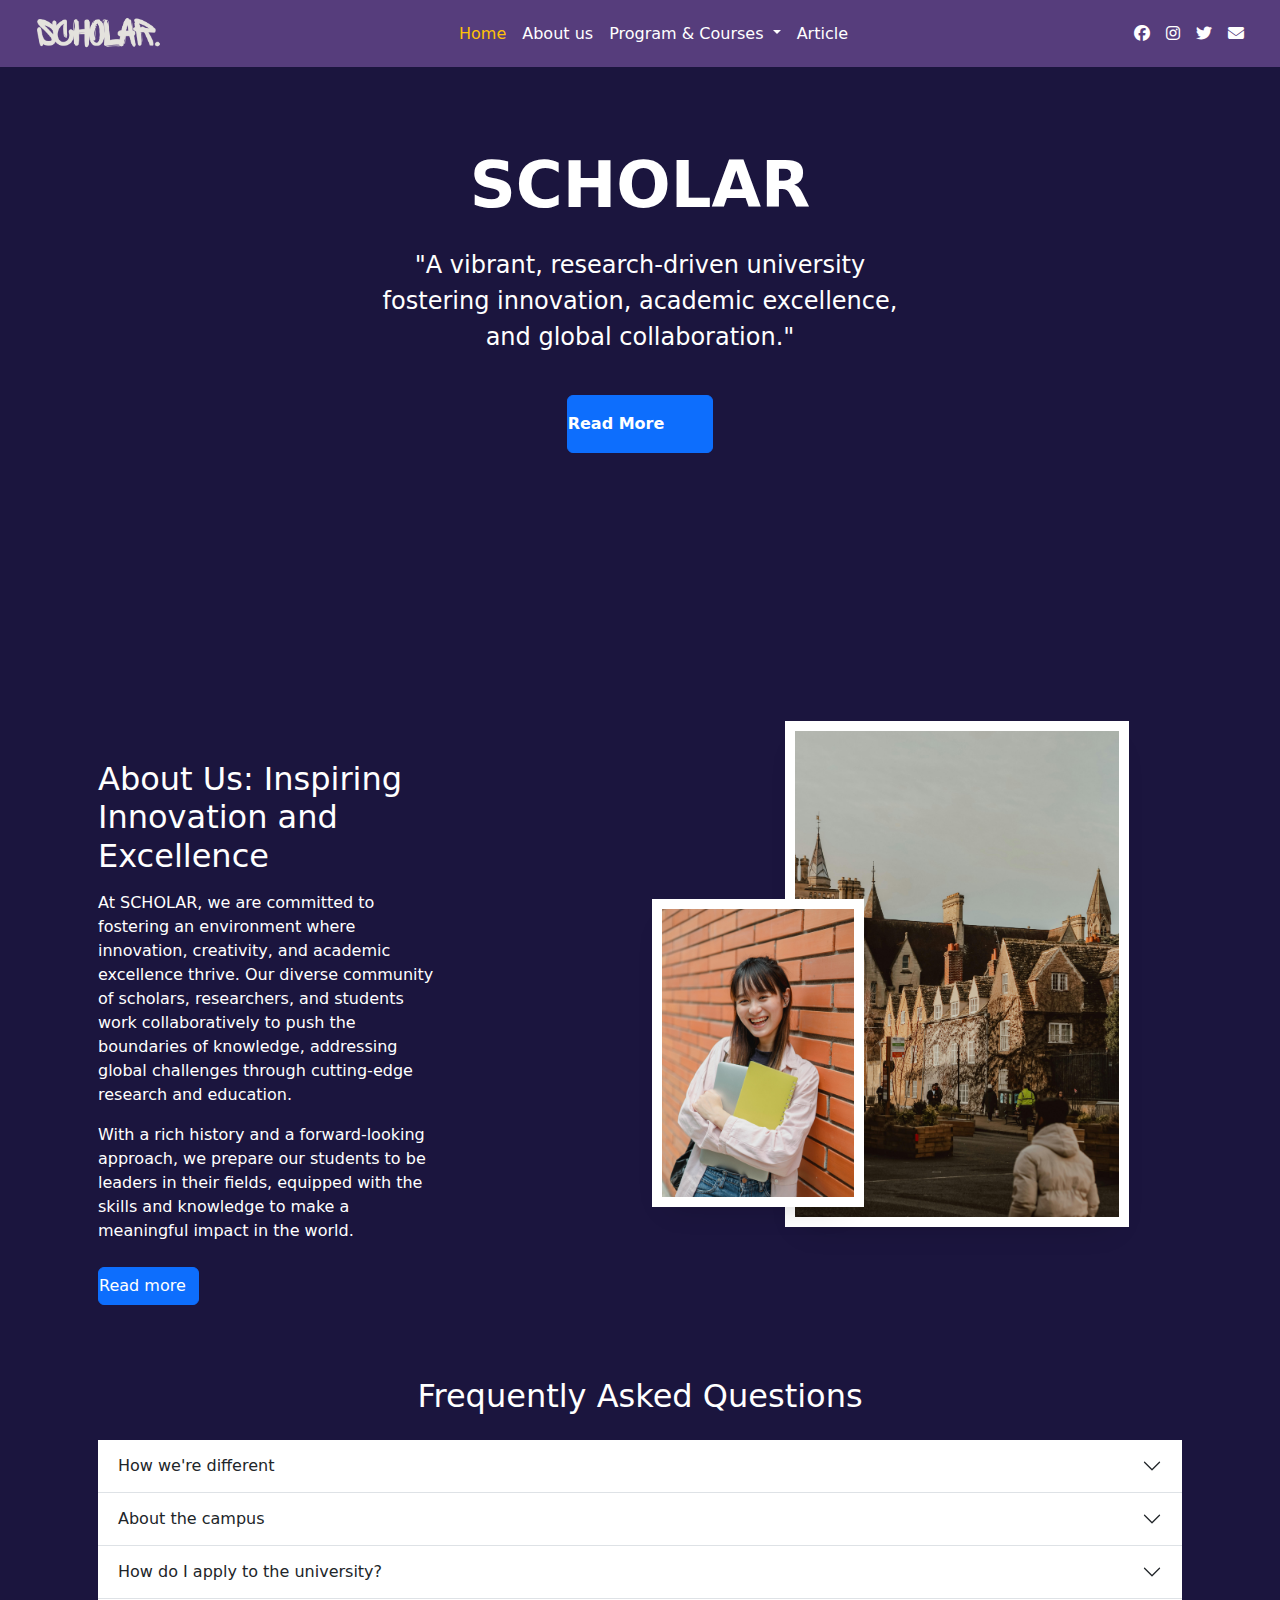
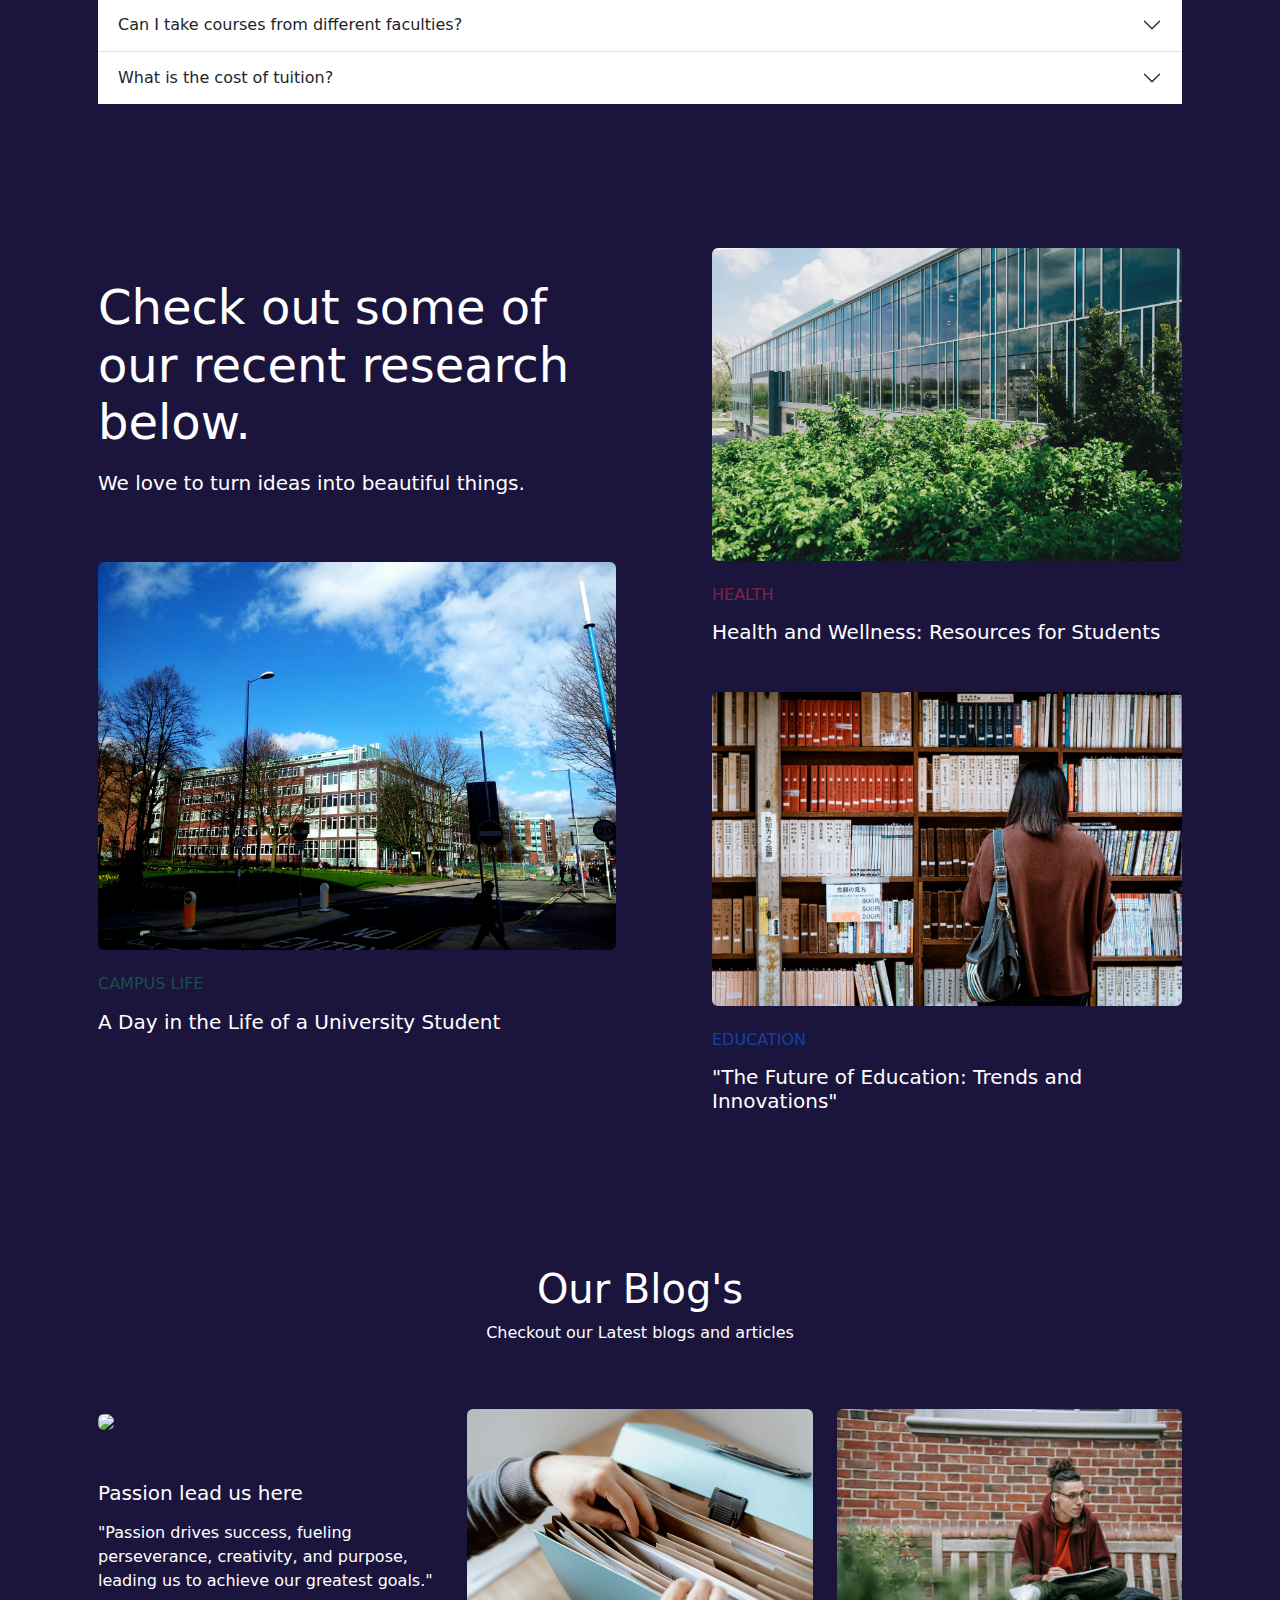
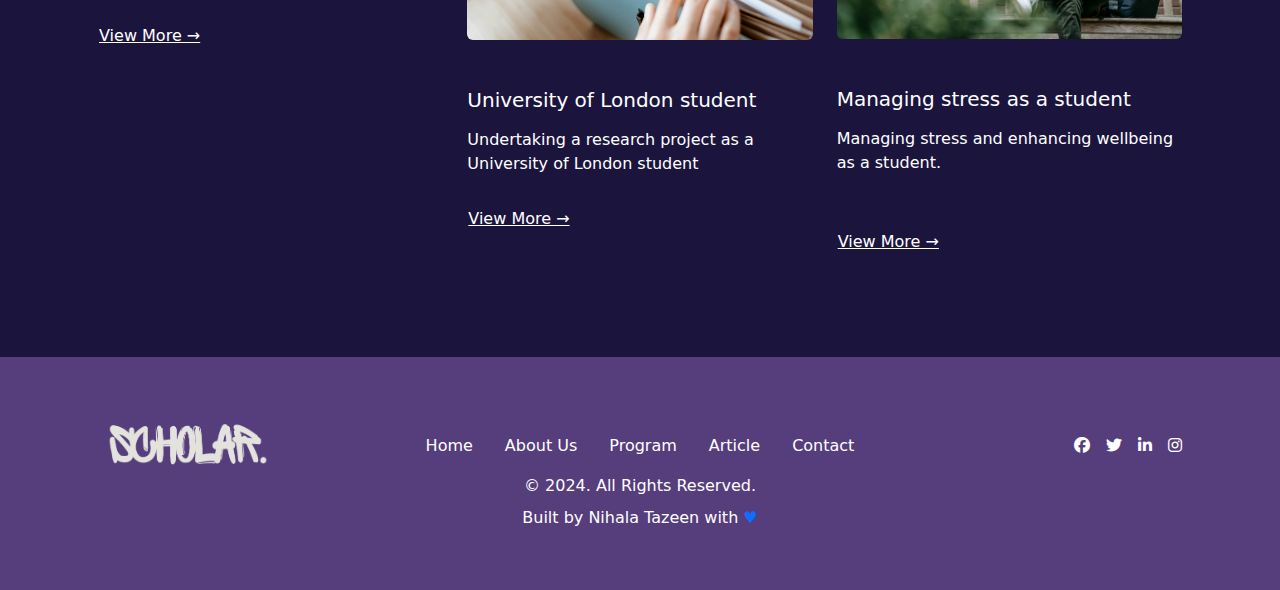
==== commit 2a1abf7c: "commit" ====
--- a/index.html
+++ b/index.html
@@ -10,14 +10,17 @@
   <script src="https://cdn.jsdelivr.net/npm/bootstrap@5.1.3/dist/js/bootstrap.bundle.min.js"
     integrity="sha384-ka7Sk0Gln4gmtz2MlQnikT1wXgYsOg+OMhuP+IlRH9sENBO0LRn5q+8nbTov4+1p"
     crossorigin="anonymous"></script>
-    <link rel="stylesheet" href="https://cdnjs.cloudflare.com/ajax/libs/font-awesome/6.6.0/css/all.min.css">
+  <link rel="stylesheet" href="https://cdnjs.cloudflare.com/ajax/libs/font-awesome/6.6.0/css/all.min.css">
   <link rel="stylesheet" href="style.css">
 </head>
 <style>
   .text-muted {
     color: #fff !important;
   }
-  
+  .btn{
+    text-align: left;
+    padding-left: 0px !important;
+  }
 </style>
 
 <body>
@@ -53,7 +56,7 @@
           <li class="nav-item">
             <a class="nav-link" href="artical.html">Article</a>
           </li>
-          
+
         </ul>
         <ul class="navbar-nav sm-icons">
           <li><a class="nav-link" href="#"><i class="fa-brands fa-facebook"></i></a></li>
@@ -75,17 +78,18 @@
         <div class="row">
           <div class="col-lg-8 col-xl-6 text-center text-white mx-auto">
             <h1 class="display-3 fw-bold text-white mb-4"> SCHOLAR</h1>
-            <p class="fs-4 text-white pb-4">"A vibrant, research-driven university fostering innovation, academic excellence, and global collaboration."</p>
+            <p class="fs-4 text-white pb-4">"A vibrant, research-driven university fostering innovation, academic
+              excellence, and global collaboration."</p>
             <div>
               <a class="btn btn-primary px-5 py-3 fw-semibold">Read More</a>
             </div>
           </div>
-          
-        </div>
-      </div>
-      
-    </div>
-    
+
+        </div>
+      </div>
+
+    </div>
+
   </div>
 
   <div class="section section-2">
@@ -109,9 +113,14 @@
             <h2 class="heading mb-3 text-white" data-aos="fade-up" data-aos-delay="100">
               About Us: Inspiring Innovation and Excellence</h2>
 
-            <p data-aos="fade-up" data-aos-delay="200" class="text-white">At <span>SCHOLAR</span>, we are committed to fostering an environment where innovation, creativity, and academic excellence thrive. Our diverse community of scholars, researchers, and students work collaboratively to push the boundaries of knowledge, addressing global challenges through cutting-edge research and education.</p>
-
-            <p data-aos="fade-up" data-aos-delay="300" class="text-white">With a rich history and a forward-looking approach, we prepare our students to be leaders in their fields, equipped with the skills and knowledge to make a meaningful impact in the world.</p>
+            <p data-aos="fade-up" data-aos-delay="200" class="text-white">At <span>SCHOLAR</span>, we are committed to
+              fostering an environment where innovation, creativity, and academic excellence thrive. Our diverse
+              community of scholars, researchers, and students work collaboratively to push the boundaries of knowledge,
+              addressing global challenges through cutting-edge research and education.</p>
+
+            <p data-aos="fade-up" data-aos-delay="300" class="text-white">With a rich history and a forward-looking
+              approach, we prepare our students to be leaders in their fields, equipped with the skills and knowledge to
+              make a meaningful impact in the world.</p>
 
             <p class="my-4" data-aos="fade-up" data-aos-delay="300"><a href="#" class="btn btn-primary">Read more</a>
             </p>
@@ -128,7 +137,7 @@
     <div class="container">
       <h2 class="text-center mb-4 text-white">Frequently Asked Questions</h2>
       <div class="accordion accordion-flush" id="questions">
-        
+
         <div class="accordion-item">
           <h2 class="accordion-header">
             <button class="accordion-button collapsed" type="button" data-bs-toggle="collapse"
@@ -148,7 +157,7 @@
             </div>
           </div>
         </div>
-        
+
         <div class="accordion-item">
           <h2 class="accordion-header">
             <button class="accordion-button collapsed" type="button" data-bs-toggle="collapse"
@@ -169,7 +178,7 @@
             </div>
           </div>
         </div>
-        
+
         <div class="accordion-item">
           <h2 class="accordion-header">
             <button class="accordion-button collapsed" type="button" data-bs-toggle="collapse"
@@ -184,7 +193,7 @@
             </div>
           </div>
         </div>
-        
+
         <div class="accordion-item">
           <h2 class="accordion-header">
             <button class="accordion-button collapsed" type="button" data-bs-toggle="collapse"
@@ -199,7 +208,7 @@
             </div>
           </div>
         </div>
-        
+
         <div class="accordion-item">
           <h2 class="accordion-header">
             <button class="accordion-button collapsed" type="button" data-bs-toggle="collapse"
@@ -211,7 +220,6 @@
             <div class="accordion-body">
               Tuition fees vary depending on the program, level of study, and residency status. International students
               typically pay higher fees than domestic students. Check the tuition fees page for detailed information.
-
             </div>
           </div>
         </div>
@@ -242,35 +250,40 @@
     </div>
   </div>
 
-  
+
   <div class="container py-5 text-white">
     <div class="row py-5">
-      <div class="col-12 text-center ">
-
-        <h2 class="mb-2 h1 font-weight-bold text-white"> Our Blog's</h2>
-        <p class="text-muted mb-5 pb-3 text-white">Checkout our Latest blogs and articles</p>
+      <div class="col-12  ">
+
+        <h2 class="mb-2 h1 font-weight-bold text-white text-center"> Our Blog's</h2>
+        <p class="text-muted mb-5 pb-3 text-white text-center">Checkout our Latest blogs and articles</p>
 
         <div class="row">
-          <div class="col-lg-4 col-md-6 vv">
-            <img src="images/blog1.jpg" class="rounded img-fluid">
-            <h5 class="mb-3 mt-5 text-white">Passion lead us here</h5>
-            <p class="mb-4 text-muted text-white">"Passion drives success, fueling perseverance, creativity, and purpose, leading us to achieve our greatest goals."</p>
-            <a href="" class="btn btn-link text-white">View More &rarr;</a>
-          </div>
-          <div class="col-lg-4 col-md-6 vv">
+
+          <div class="col-md-4  ">
+            <div class="blog">
+              <img src="images/blog1.jpg" class="rounded img-fluid">
+              <h5 class="mb-3 mt-5 text-white">Passion lead us here</h5>
+              <p class="mb-4 text-muted text-white">"Passion drives success, fueling perseverance, creativity, and
+                purpose, leading us to achieve our greatest goals."</p>
+              <a href="" class="btn btn-link text-white">View More &rarr;</a>
+            </div>
+          </div>
+          <div class="col-md-4  ">
             <img src="images/Research.jpg" class="rounded img-fluid">
-            <h5 class="mb-3 mt-5 text-white"> University of London
+            <h5 class="mb-3 mt-5 text-white fs-7"> University of London
               student</h5>
             <p class="mb-4 text-muted text-white">Undertaking a
               research project as a University of London
               student</p>
             <a href="" class="btn btn-link text-white">View More &rarr;</a>
           </div>
-          <div class="col-lg-4 col-md-6 vv">
+          <div class="col-md-4 ">
             <img src="images/lonely.jpg" class="rounded img-fluid">
             <h5 class="mb-3 mt-5 text-white">Managing stress as a student</h5>
             <p class="mb-4 text-muted text-white">Managing stress
               and enhancing wellbeing as a student.</p>
+              <br>
             <a href="" class="btn btn-link text-white">View More &rarr;</a>
           </div>
         </div>
@@ -282,78 +295,77 @@
 
   <footer class="footer">
     <div class="container overflow-hidden">
-        <div class="row gy-3 gy-md-5 gy-xl-0 align-items-sm-center">
-            <div class="col-xs-12 col-sm-6 col-xl-3 order-0 order-xl-0">
-                <div class="footer-logo-wrapper text-center text-sm-start">
-                    <a href="#!">
-                        <img src="img/1.png" alt="" width="175" height="57">
-                    </a>
-                </div>
-            </div>
-
-            <div class="col-xs-12 col-xl-6 order-2 order-xl-1">
-                <ul class="nav justify-content-center">
-                    <li class="nav-item ">
-                        <a class="nav-link  px-2 px-md-3 text-white" href="#!">Home</a>
-                    </li>
-                    <li class="nav-item">
-                        <a class="nav-link  px-2 px-md-3 text-white" href="#!">About Us</a>
-                    </li>
-                    <li class="nav-item">
-                        <a class="nav-link  px-2 px-md-3 text-white" href="#!">Program</a>
-                    </li>
-                    <li class="nav-item">
-                        <a class="nav-link  px-2 px-md-3 text-white" href="#!">Article</a>
-                    </li>
-                    <li class="nav-item">
-                        <a class="nav-link  px-2 px-md-3 text-white" href="#!">Contact</a>
-                    </li>
-                </ul>
-            </div>
-
-            <div class="col-xs-12 col-sm-6 col-xl-3 order-1 order-xl-2">
-                <div class="social-media-wrapper">
-                    <ul class="list-unstyled m-0 p-0 d-flex justify-content-center justify-content-sm-end">
-                        <li class="me-3">
-                            <a href="#!" class="link-white link-opacity-75-hover">
-                                <i class="fa-brands fa-facebook" aria-hidden="true" width="24" height="24"></i>
-                            </a>
-                        </li>
-                        <li class="me-3">
-                            <a href="#!" class="link-white link-opacity-75-hover">
-                                <i class="fa-brands fa-twitter"></i>
-                            </a>
-                        </li>
-                        <li class="me-3">
-                            <a href="#!" class="link-white link-opacity-75-hover">
-                                <i class="fa-brands fa-linkedin-in"></i>
-                            </a>
-                        </li>
-                        <li class="">
-                            <a href="#!" class="link-white link-opacity-75-hover">
-                                <i class="fa-brands fa-instagram"></i>
-                            </a>
-                        </li>
-                    </ul>
-                </div>
-            </div>
-        </div>
+      <div class="row gy-3 gy-md-5 gy-xl-0 align-items-sm-center">
+        <div class="col-xs-12 col-sm-6 col-xl-3 order-0 order-xl-0">
+          <div class="footer-logo-wrapper text-center text-sm-start">
+            <a href="#!">
+              <img src="img/1.png" alt="" width="175" height="57">
+            </a>
+          </div>
+        </div>
+
+        <div class="col-xs-12 col-xl-6 order-2 order-xl-1">
+          <ul class="nav justify-content-center">
+            <li class="nav-item ">
+              <a class="nav-link  px-2 px-md-3 text-white" href="#!">Home</a>
+            </li>
+            <li class="nav-item">
+              <a class="nav-link  px-2 px-md-3 text-white" href="#!">About Us</a>
+            </li>
+            <li class="nav-item">
+              <a class="nav-link  px-2 px-md-3 text-white" href="#!">Program</a>
+            </li>
+            <li class="nav-item">
+              <a class="nav-link  px-2 px-md-3 text-white" href="#!">Article</a>
+            </li>
+            <li class="nav-item">
+              <a class="nav-link  px-2 px-md-3 text-white" href="#!">Contact</a>
+            </li>
+          </ul>
+        </div>
+
+        <div class="col-xs-12 col-sm-6 col-xl-3 order-1 order-xl-2">
+          <div class="social-media-wrapper">
+            <ul class="list-unstyled m-0 p-0 d-flex justify-content-center justify-content-sm-end">
+              <li class="me-3">
+                <a href="#!" class="link-white link-opacity-75-hover">
+                  <i class="fa-brands fa-facebook" aria-hidden="true" width="24" height="24"></i>
+                </a>
+              </li>
+              <li class="me-3">
+                <a href="#!" class="link-white link-opacity-75-hover">
+                  <i class="fa-brands fa-twitter"></i>
+                </a>
+              </li>
+              <li class="me-3">
+                <a href="#!" class="link-white link-opacity-75-hover">
+                  <i class="fa-brands fa-linkedin-in"></i>
+                </a>
+              </li>
+              <li class="">
+                <a href="#!" class="link-white link-opacity-75-hover">
+                  <i class="fa-brands fa-instagram"></i>
+                </a>
+              </li>
+            </ul>
+          </div>
+        </div>
+      </div>
     </div>
     <div class="container overflow-hidden">
-        <div class="row">
-            <div class="col">
-                <div class="footer-copyright-wrapper text-center">
-                    &copy; 2024. All Rights Reserved.
-                </div>
-                <div class="credits text-secondary text-center mt-2 fs-8 text-white">
-                    Built by <a href="#"
-                        class="link-danger text-decoration-none text-white">Nihala Tazeen</a> with <span
-                        class="text-primary">&#9829;</span>
-                </div>
-            </div>
-        </div>
-    </div>
-</footer>
+      <div class="row">
+        <div class="col">
+          <div class="footer-copyright-wrapper text-center">
+            &copy; 2024. All Rights Reserved.
+          </div>
+          <div class="credits text-secondary text-center mt-2 fs-8 text-white">
+            Built by <a href="#" class="link-danger text-decoration-none text-white">Nihala Tazeen</a> with <span
+              class="text-primary">&#9829;</span>
+          </div>
+        </div>
+      </div>
+    </div>
+  </footer>
 
 
 </body>
--- a/style.css
+++ b/style.css
@@ -1,182 +1,220 @@
 body{
-    background-color: #1B153E;
+  background-color: #1B153E;
 }
 .navbar{
-    background-color: #563d7c;
+  background-color: #563d7c;
 }
 .navbar .navbar-nav .nav-link {
-    color: #ffffff;
+  color: #ffffff;
+}
+.sm-icons {
+  flex-direction: row;
+}
+.sm-icons .nav-link {
+  padding-right: 1em;
+}
+
+.parallex{
+  font-size: 7px;
+}
+.video-wrapper {
+  position: relative;
+  height: 600px
+}
+p{
+  font-size: 16px;
+}
+.video-wrapper video {
+  object-fit: cover;
+  display: block;
+  position: absolute;
+  height: 100% !important;
+  width: 100% !important;
+  max-width: 100% !important;
+  top: 0;
+  left: 0;
+}
+
+.video-wrapper .video-content {
+  position: absolute;
+  z-index: 2;
+  width: 100%;
+  height: 100%;
+  display: flex;
+  align-items: center;
+  justify-content: center;
+  text-align: center;
+  flex-direction: column;
+}
+
+.section-2 {
+  padding-top: 10rem  !important; }
+  @media (max-width: 765px) {
+    .section-2 {
+      padding-top: 7rem  !important; } }
+      @media (min-width: 767px) and (max-width:1025px) {
+        .section-2 {
+          padding-top: 17rem  !important; }
+      }
+      @media  (min-width:1400px) {
+        .section-2 {
+          padding-top: 17rem  !important; }
+      }
+
+.image-stack {
+  width: 100%;
+  z-index: 2; }
+  .image-stack img {
+    width: 100%;
+    
   }
-  .sm-icons {
-    flex-direction: row;
+
+.image-stack__item--bottom {
+  /* position: absolute; */
+  right: 10%;
+  top: -50%;
+  width: 65%;
+  z-index: -1; }
+  .image-stack__item--bottom img , .image-stack__item--top img  {
+    border: 10px solid #fff;
+    box-shadow: 0 15px 30px -18px rgba(0, 0, 0, 0.2); }
+
+.image-stack__item--top {
+  /* padding-top: 20px; */
+  padding-right: 30%;
+  width: 70%; 
+}
+footer {
+padding: 60px 0;
+background-color:  #563d7c;
+color: #fff;
+}
+footer a {
+color: #fff;
+}
+.f-about {
+padding-top: 15px;
+float: left;
+}
+.f-about p {	
+margin: 5px 0 5px;
+}
+.f-about .col-md-7 p {
+margin: 0;
+}
+
+footer hr {
+width: 60px;
+float: left;
+border-bottom: 2px solid #f89901;
+margin: 10px 0;
+}
+.f-about, .f-about-img {
+width: 100%;
+}
+.f-about ul li {
+display: block;
+margin: 6px 0;
+}
+.f-about ul li:first-child {
+margin: 0;
+}
+.f-about-img ul {
+margin-top: 25px;
+}
+.f-about-img ul li {
+display: inline-block;
+width: 30%;
+margin: -3px 0 0;
+overflow: hidden;
+}
+.f-about-img ul li img {
+width: 100%;
+transition: all 500ms;
+-moz-transition: all 500ms;
+-webkit-transition: all 500ms;
+}
+.f-about-img ul li img:hover {
+transform: scale(1.3);
+transition: all 500ms;
+-moz-transition: all 500ms;
+-webkit-transition: all 500ms;
+}
+
+.copyright {
+background-color: #273037;
+padding: 15px 0;
+color: #fff;
+font-size: 12px;
+}
+.copyright ul {
+float: right;
+}
+.copyright ul li {
+display: inline-block;
+}
+.copyright ul li a {
+color: #fff;
+}
+.copyright ul li a:hover {
+color: #f89901;
+}
+@media (min-width: 320px) and (max-width: 575px) {
+.f-about {
+margin-bottom: 25px;
+}
+.copyright {
+text-align: center;
+}
+.copyright ul {
+width: 100%;
+margin-top: 10px;
+}
+}
+@media (min-width: 576px) and (max-width: 767px) {
+.f-about {
+margin-bottom: 25px;
+}
+}
+ul, ol {
+margin: 0;
+padding: 0;
+}
+.pp a {
+position: relative;
+top: 0;
+transition: top ease 0.3s;
+}
+.pp a:hover {
+top: -15px;
+}
+
+
+
+.container, .container-fluid, .container-lg, .container-md, .container-sm, .container-xl, .container-xxl {
+  --bs-gutter-x: 3.5rem;
+  --bs-gutter-y: 0;
+  width: 100%;
+  padding-right: calc(var(--bs-gutter-x)* .5);
+  padding-left: calc(var(--bs-gutter-x)* .5);
+  margin-right: auto;
+  margin-left: auto;
+}
+
+::-webkit-scrollbar{
+  width: 10px;
+}
+::-webkit-scrollbar-track{
+  color: #1B153E;
+}
+::-webkit-scrollbar-thumb{
+  background:  #563d7c;
+  border-radius: 22px;
+}
+@media (min-width: 1920px) {
+  .col-lg-4 {
+      flex: 0 0 auto;
+      width: 47.333333%;
+      font-size: 23px;
   }
-  .sm-icons .nav-link {
-    padding-right: 1em;
-  }
-
-
-  .video-wrapper {
-    position: relative;
-    height: 600px
-}
-
-.video-wrapper video {
-    object-fit: cover;
-    display: block;
-    position: absolute;
-    height: 100% !important;
-    width: 100% !important;
-    max-width: 100% !important;
-    top: 0;
-    left: 0;
-}
-
-.video-wrapper .video-content {
-    position: absolute;
-    z-index: 2;
-    width: 100%;
-    height: 100%;
-    display: flex;
-    align-items: center;
-    justify-content: center;
-    text-align: center;
-    flex-direction: column;
-}
-
-.section-2 {
-    padding: 10rem 0 !important; }
-    @media (max-width: 991px) {
-      .section-2 {
-        padding: 17rem 0 !important; } }
-        @media (max-width: 990px) {
-          .section-2 {
-            padding: 7rem 0 !important; }
-        }
-  
-  .image-stack {
-    width: 100%;
-    z-index: 2; }
-    .image-stack img {
-      width: 100%;
-      
-    }
-  
-  .image-stack__item--bottom {
-    /* position: absolute; */
-    right: 10%;
-    top: -50%;
-    width: 65%;
-    z-index: -1; }
-    .image-stack__item--bottom img , .image-stack__item--top img  {
-      border: 10px solid #fff;
-      box-shadow: 0 15px 30px -18px rgba(0, 0, 0, 0.2); }
-  
-  .image-stack__item--top {
-    /* padding-top: 20px; */
-    padding-right: 30%;
-    width: 70%; 
-}
-footer {
-	padding: 60px 0;
-	background-color:  #563d7c;
-	color: #fff;
-}
-footer a {
-	color: #fff;
-}
-.f-about {
-	padding-top: 15px;
-	float: left;
-}
-.f-about p {	
-	margin: 5px 0 5px;
-}
-.f-about .col-md-7 p {
-	margin: 0;
-}
-
-footer hr {
-	width: 60px;
-	float: left;
-	border-bottom: 2px solid #f89901;
-	margin: 10px 0;
-}
-.f-about, .f-about-img {
-	width: 100%;
-}
-.f-about ul li {
-	display: block;
-	margin: 6px 0;
-}
-.f-about ul li:first-child {
-	margin: 0;
-}
-.f-about-img ul {
-	margin-top: 25px;
-}
-.f-about-img ul li {
-	display: inline-block;
-	width: 30%;
-	margin: -3px 0 0;
-	overflow: hidden;
-}
-.f-about-img ul li img {
-	width: 100%;
-	transition: all 500ms;
-	-moz-transition: all 500ms;
-	-webkit-transition: all 500ms;
-}
-.f-about-img ul li img:hover {
-	transform: scale(1.3);
-	transition: all 500ms;
-	-moz-transition: all 500ms;
-	-webkit-transition: all 500ms;
-}
-
-.copyright {
-	background-color: #273037;
-	padding: 15px 0;
-	color: #fff;
-	font-size: 12px;
-}
-.copyright ul {
-	float: right;
-}
-.copyright ul li {
-	display: inline-block;
-}
-.copyright ul li a {
-	color: #fff;
-}
-.copyright ul li a:hover {
-	color: #f89901;
-}
- @media (min-width: 320px) and (max-width: 575px) {
-.f-about {
-	margin-bottom: 25px;
-}
-.copyright {
-	text-align: center;
-}
-.copyright ul {
-	width: 100%;
-	margin-top: 10px;
-}
-}
- @media (min-width: 576px) and (max-width: 767px) {
-.f-about {
-	margin-bottom: 25px;
-}
-}
-ul, ol {
-	margin: 0;
-	padding: 0;
-}
-.pp a {
-	position: relative;
-	top: 0;
-	transition: top ease 0.3s;
-}
-.pp a:hover {
-	top: -15px;
-}+}
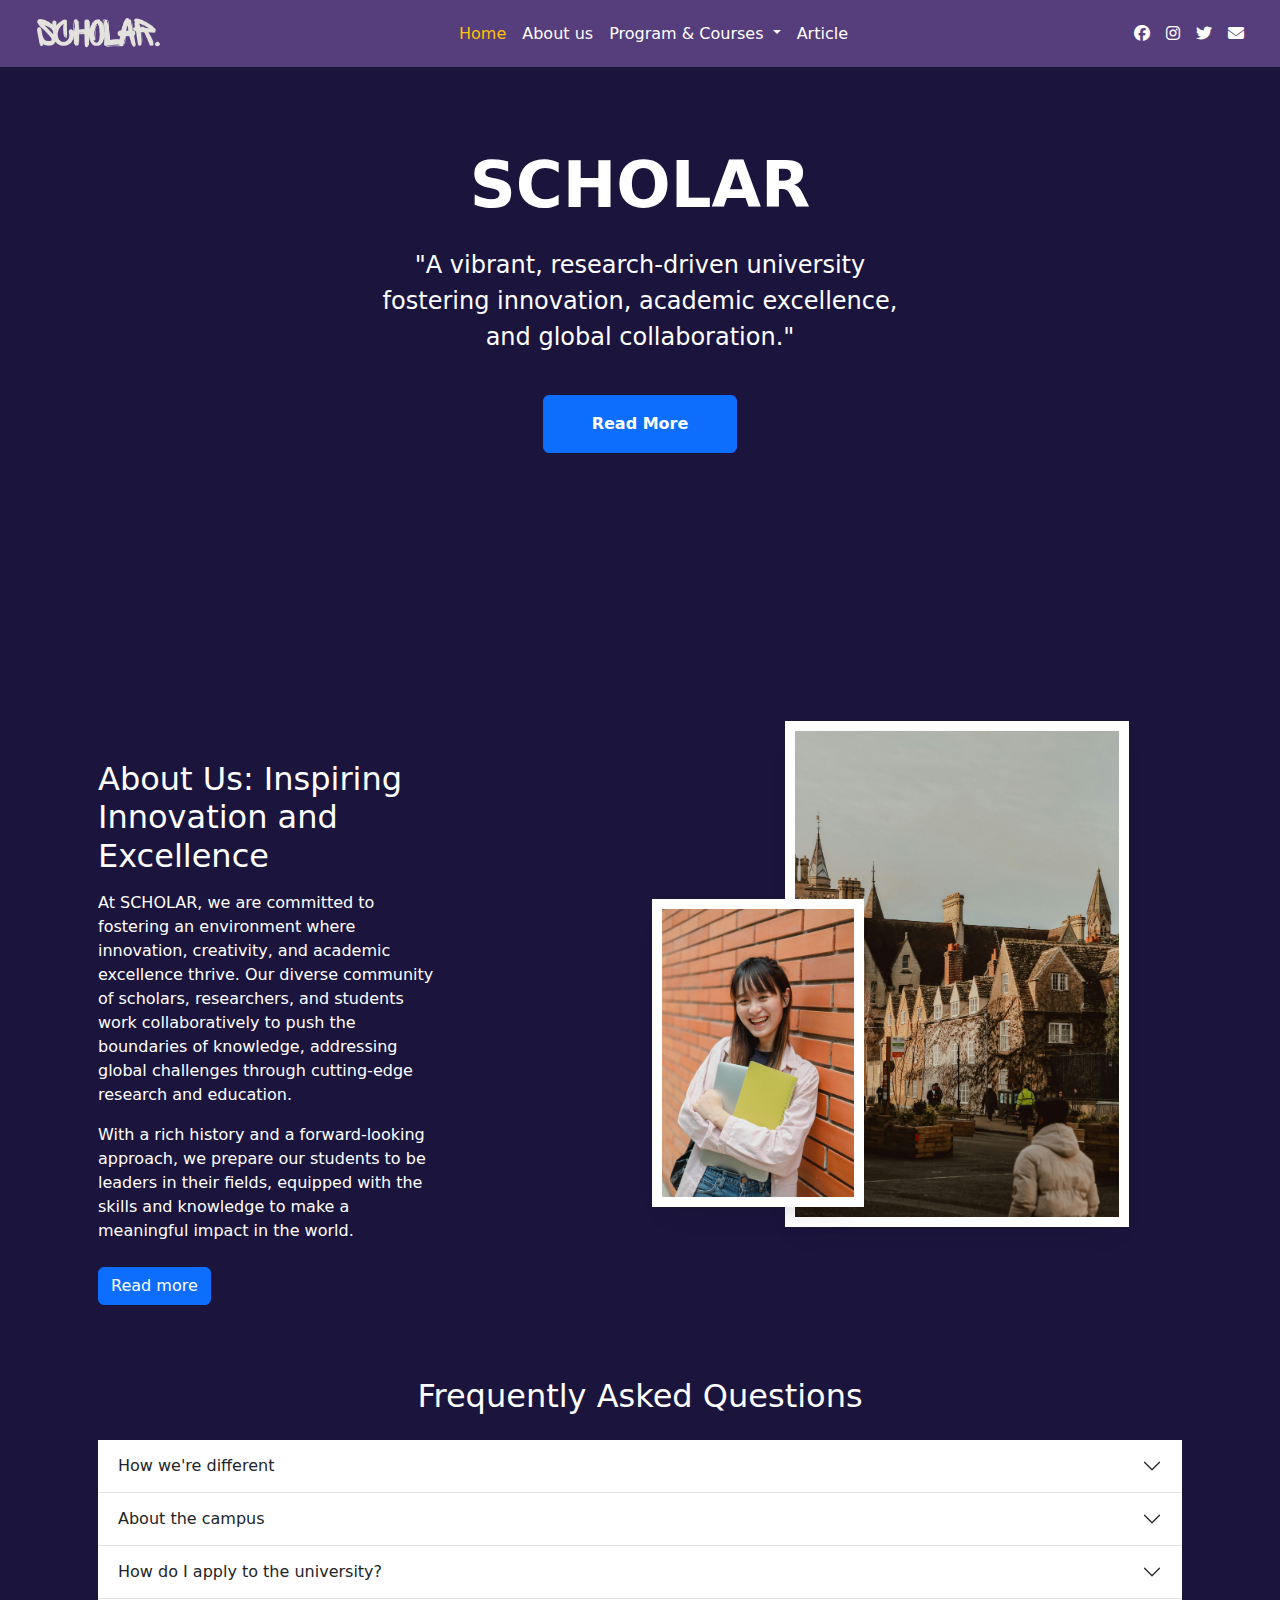
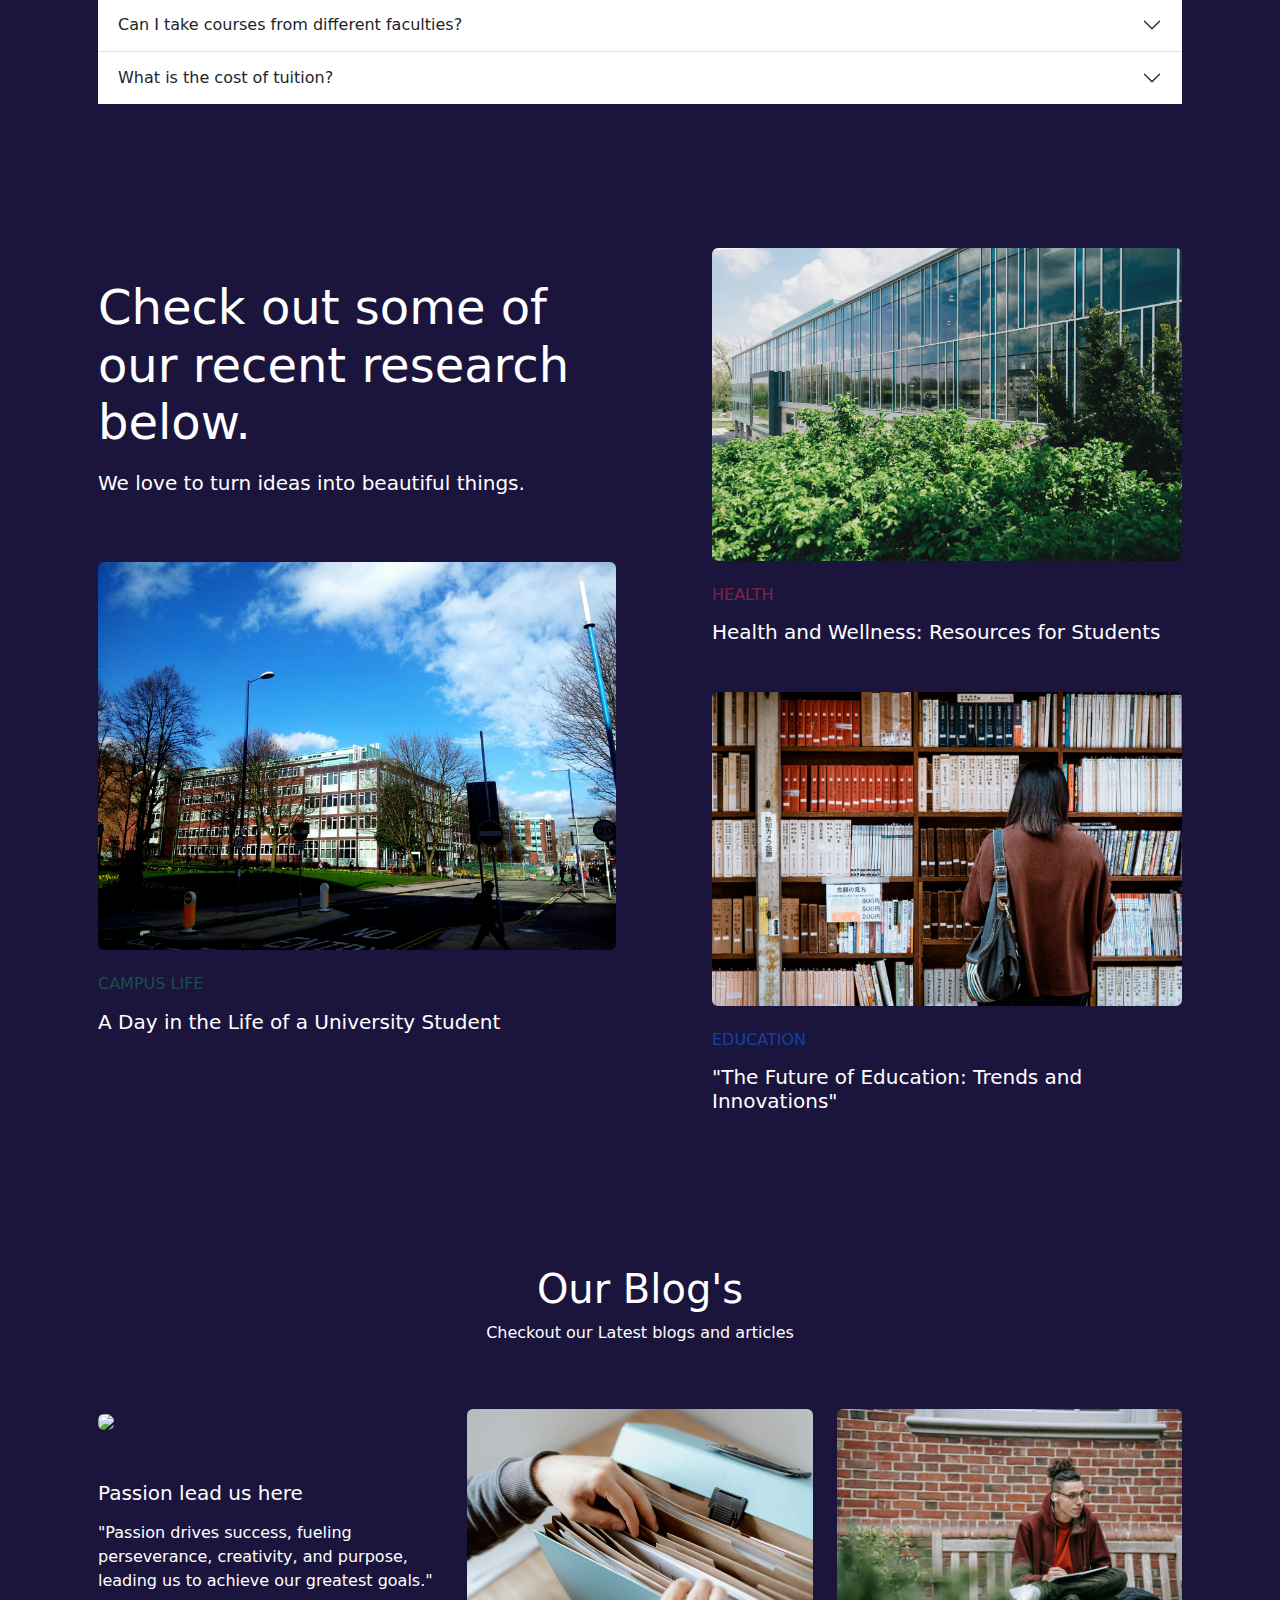
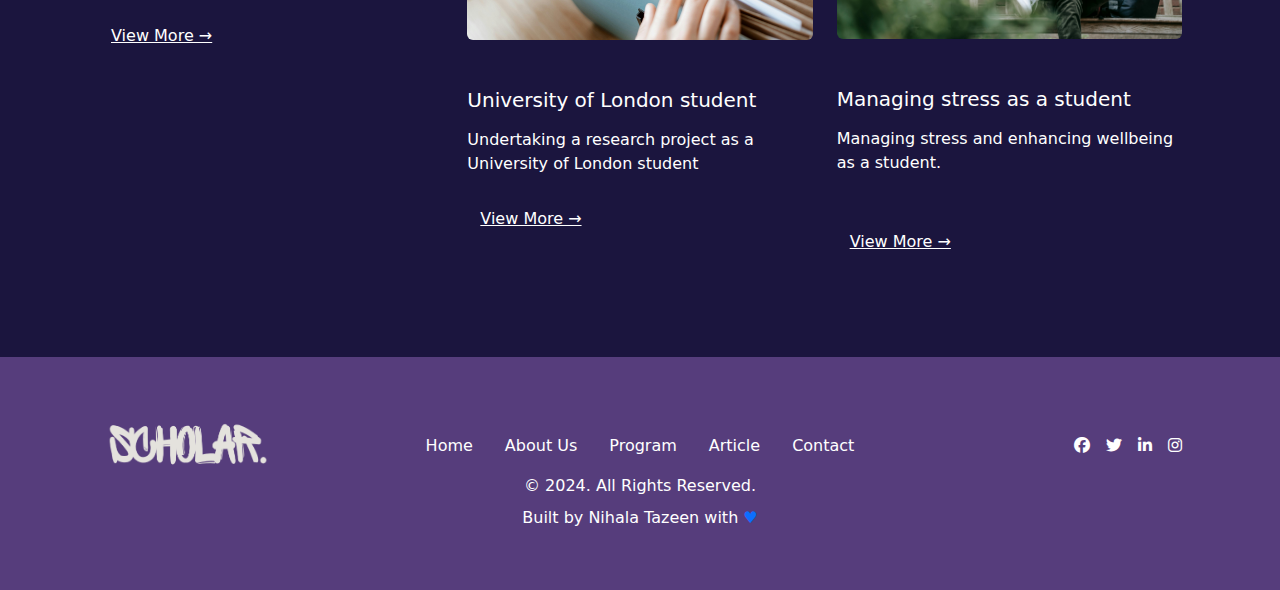
==== commit 3fd859c9: "changes" ====
--- a/index.html
+++ b/index.html
@@ -18,8 +18,8 @@
     color: #fff !important;
   }
   .btn{
-    text-align: left;
-    padding-left: 0px !important;
+   
+   
   }
 </style>
 
